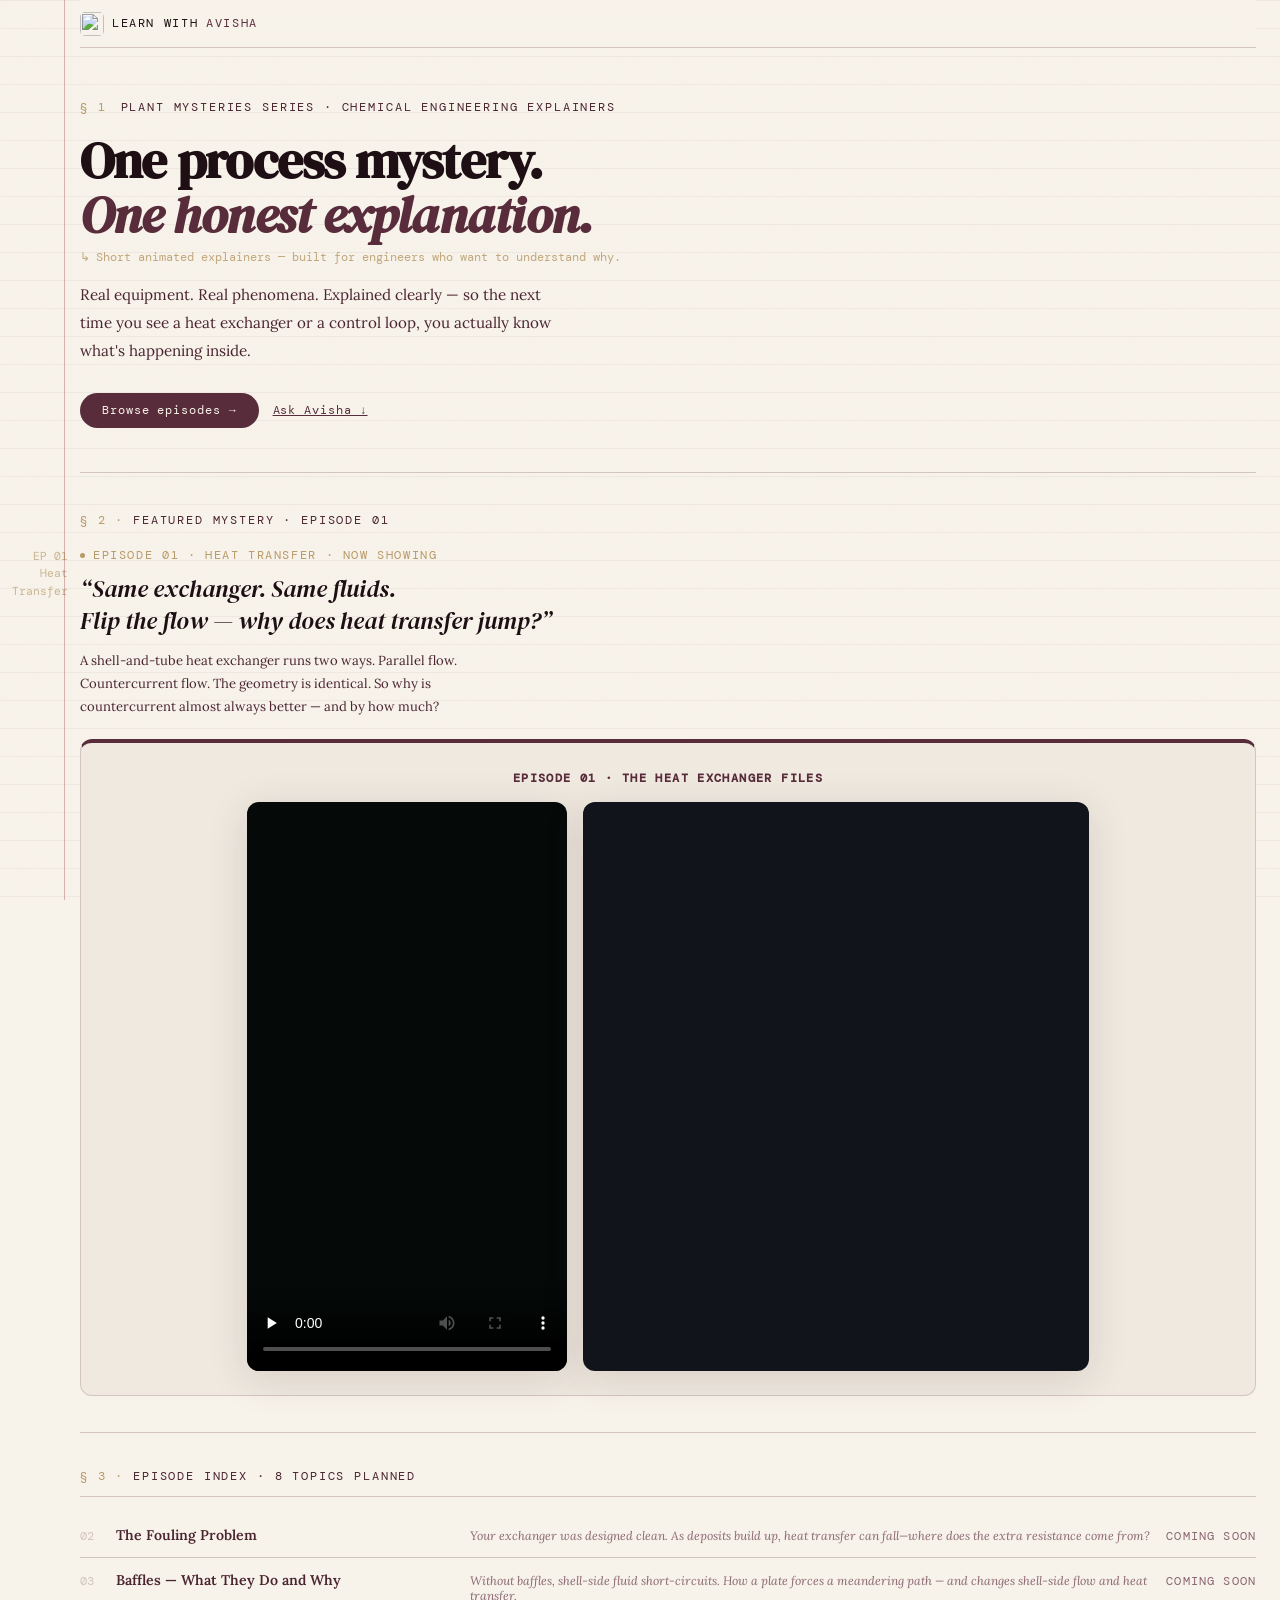
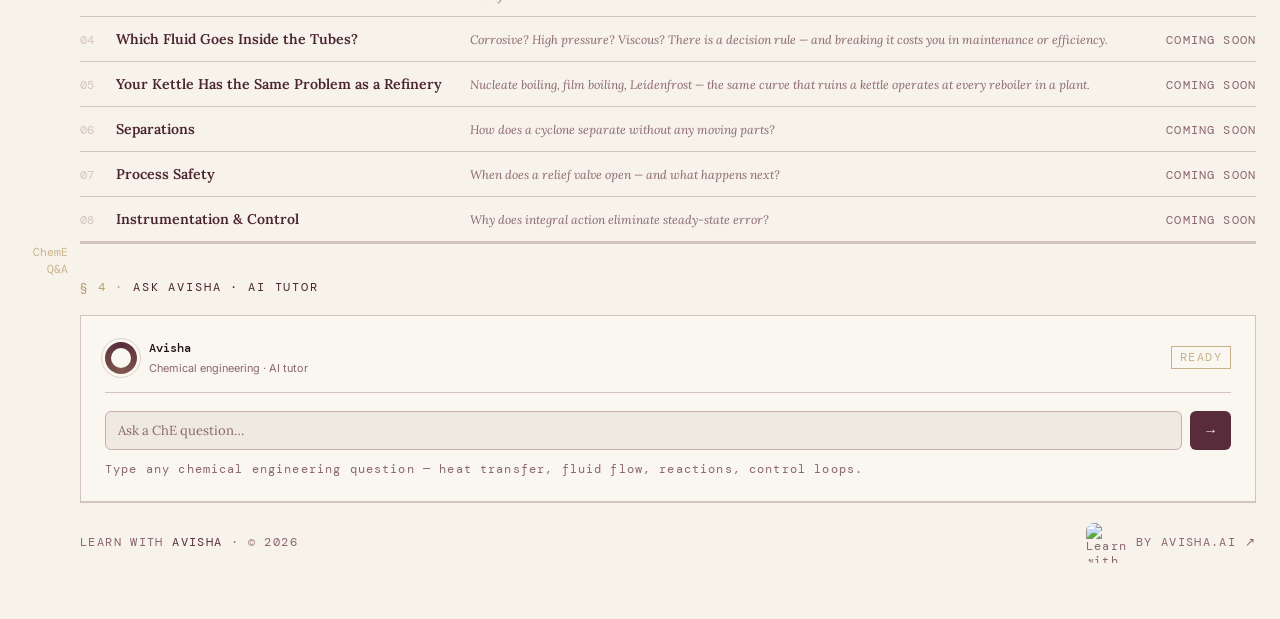
==== site/public/index.html @ 1ab227af "Landing page: remove LinkedIn follow section and link Drops the FOLLOW ALONG pill, its CSS, and the " ====
<!doctype html>
<html lang="en">
<head>
<meta charset="utf-8">
<meta name="viewport" content="width=device-width, initial-scale=1, viewport-fit=cover">
<title>Learn with Avisha — Plant Mysteries</title>
<meta name="description" content="Short animated explainers on chemical engineering: real equipment, real phenomena, explained clearly. Free, always.">
<link rel="canonical" href="https://lwa.avisha.ai/">
<link rel="icon" href="/lwa-seal-small.svg" type="image/svg+xml">
<link rel="apple-touch-icon" href="/apple-touch-icon.png" sizes="180x180">
<meta property="og:type" content="website">
<meta property="og:site_name" content="Learn with Avisha">
<meta property="og:title" content="Learn with Avisha — Plant Mysteries">
<meta property="og:description" content="Short animated explainers on chemical engineering: real equipment, real phenomena, explained clearly. Free, always.">
<meta property="og:image" content="https://lwa.avisha.ai/og-image.png">
<meta property="og:image:width" content="1200">
<meta property="og:image:height" content="630">
<meta property="og:url" content="https://lwa.avisha.ai/">
<meta name="twitter:card" content="summary_large_image">
<link rel="preconnect" href="https://fonts.googleapis.com">
<link rel="preconnect" href="https://fonts.gstatic.com" crossorigin>
<link rel="stylesheet" href="https://fonts.googleapis.com/css2?family=DM+Serif+Display:ital@0;1&family=DM+Mono:wght@400;500&family=Lora:ital,wght@0,400;0,600;1,400;1,600&family=Inter:wght@400;500&display=swap">
<style>

/* ── tokens: Ivory & Oxblood ── */
:root{
  --bg:#F7F2EA;
  --paper:#EFE9DF;
  --main:#582C3B;
  --accent:#B89A68;
  --accent-dark:#7A5A3A;
  --fg:#1E0F14;
  --fg2:#4A2530;
  --fg3:#8A6670;
  --rule:#D4C4C0;
  --red:#8B2020;
  --border:#C8B0AC;
  --card:#FAF6F0;
  --grain:url("data:image/svg+xml,%3Csvg xmlns='http://www.w3.org/2000/svg' width='200' height='200'%3E%3Cfilter id='n'%3E%3CfeTurbulence type='fractalNoise' baseFrequency='0.75' numOctaves='4' stitchTiles='stitch'/%3E%3C/filter%3E%3Crect width='200' height='200' filter='url(%23n)' opacity='0.03'/%3E%3C/svg%3E");
}

*,*::before,*::after{box-sizing:border-box;margin:0;padding:0}
html{font-size:16px;scroll-behavior:smooth}

body{
  background:var(--bg);color:var(--fg);
  font-family:'Inter',sans-serif;
  overflow-x:hidden;
  min-height:100vh;
}

/* paper grain overlay */
body::after{
  content:'';position:fixed;inset:0;pointer-events:none;z-index:0;
  background:var(--grain);
  opacity:.5;
}

/* ruled lines */
body::before{
  content:'';position:fixed;inset:0;pointer-events:none;z-index:0;
  background-image:linear-gradient(var(--rule) 1px,transparent 1px);
  background-size:100% 28px;
  opacity:.22;
}

/* ── margin layout ── */
.page{
  position:relative;z-index:1;
  padding-left:max(80px,env(safe-area-inset-left,0px));
  padding-right:max(24px,env(safe-area-inset-right,0px));
  padding-bottom:48px;
}
/* red left margin */
.page::before{
  content:'';position:fixed;
  left:max(64px,env(safe-area-inset-left,0px));
  top:0;bottom:0;width:1px;
  background:var(--red);opacity:.3;pointer-events:none;z-index:2;
}
@media(max-width:600px){
  .page{padding-left:max(52px,env(safe-area-inset-left,0px))}
  .page::before{left:max(40px,env(safe-area-inset-left,0px))}
}

/* ── nav ── */
nav{
  position:sticky;top:0;z-index:50;
  padding:0 max(24px,env(safe-area-inset-right,0px)) 0 0;
  height:48px;display:flex;align-items:center;justify-content:space-between;
  border-bottom:1px solid var(--rule);
  background:color-mix(in srgb,var(--bg) 88%,transparent);
  backdrop-filter:blur(10px);
}
.nav-logo{
  font-family:'DM Mono',monospace;font-size:.72rem;letter-spacing:.14em;
  color:var(--fg);text-decoration:none;
}
.nav-logo em{color:var(--main);font-style:normal}
.nav-fig{
  font-family:'DM Mono',monospace;font-size:.72rem;letter-spacing:.12em;
  color:var(--fg3);
}

/* ── hero ── */
.hero{
  padding:52px 0 44px;
  border-bottom:1px solid var(--rule);
}
.hero-fig{
  font-family:'DM Mono',monospace;font-size:.72rem;letter-spacing:.16em;
  color:var(--fg2);margin-bottom:18px;
  display:flex;align-items:center;gap:10px;
}
.hero-fig::before{content:'§ 1';margin-right:4px;color:var(--accent)}

.hero h1{
  font-family:'DM Serif Display',serif;
  font-size:clamp(1.9rem,5vw,3.2rem);
  line-height:1.08;color:var(--fg);
  margin-bottom:6px;text-wrap:balance;
  letter-spacing:-.015em;
}
.hero h1 em{font-style:italic;color:var(--main)}

/* handwritten annotation */
.annotation{
  font-family:'DM Mono',monospace;font-size:.72rem;
  color:var(--accent);margin-bottom:16px;
  display:flex;align-items:center;gap:6px;
  opacity:.85;
}
.annotation::before{content:'↳'}

.hero-body{
  font-family:'Lora',serif;font-size:.95rem;color:var(--fg2);
  line-height:1.85;max-width:480px;margin-bottom:28px;
}

.hero-actions{display:flex;gap:14px;align-items:center;flex-wrap:wrap}
.btn-main{
  font-family:'DM Mono',monospace;font-size:.72rem;letter-spacing:.08em;
  background:var(--main);color:var(--bg);
  padding:10px 22px;border:none;cursor:pointer;
  border-radius:100px;
  transition:opacity .15s;
}
.btn-main:hover{opacity:.85}
.btn-link{
  font-family:'DM Mono',monospace;font-size:.72rem;letter-spacing:.08em;
  color:var(--main);background:none;border:none;cursor:pointer;
  text-decoration:underline;
}

/* ── FEATURED MYSTERY ── */
.featured{
  padding:40px 0 36px;
  border-bottom:1px solid var(--rule);
}
.feat-fig{
  font-family:'DM Mono',monospace;font-size:.72rem;letter-spacing:.16em;
  color:var(--fg2);margin-bottom:20px;
}
.feat-fig::before{content:'§ 2 · ';color:var(--accent)}

.feat-inner{
  display:grid;grid-template-columns:1fr 200px;gap:32px;align-items:start;
}
@media(max-width:600px){
  .feat-inner{grid-template-columns:1fr;gap:20px}
  .feat-sketch{order:-1}
}

.feat-ep{
  font-family:'DM Mono',monospace;font-size:.72rem;letter-spacing:.14em;
  color:var(--accent);margin-bottom:10px;
  display:flex;align-items:center;gap:8px;
}
.live-dot{
  width:5px;height:5px;border-radius:50%;background:var(--accent);
  animation:pulse 2s infinite;flex-shrink:0;
}
@keyframes pulse{
  0%{box-shadow:0 0 0 0 rgba(185,140,100,.5)}
  70%{box-shadow:0 0 0 8px rgba(185,140,100,0)}
  100%{box-shadow:0 0 0 0 rgba(185,140,100,0)}
}

.feat-q{
  font-family:'DM Serif Display',serif;font-style:italic;
  font-size:clamp(1.1rem,3vw,1.5rem);color:var(--fg);
  line-height:1.35;margin-bottom:12px;text-wrap:balance;
}
.feat-sub{
  font-family:'Lora',serif;font-size:.82rem;color:var(--fg2);
  line-height:1.75;max-width:400px;margin-bottom:20px;
}
.feat-watch{
  display:inline-flex;align-items:center;gap:8px;
  font-family:'DM Mono',monospace;font-size:.72rem;letter-spacing:.1em;
  color:var(--main);border:1px solid var(--main);
  padding:9px 18px;cursor:pointer;background:none;
  border-radius:100px;
  transition:background .15s,color .15s;
}
.feat-watch:hover{background:var(--main);color:var(--bg)}

/* equipment sketch */
.feat-sketch{
  background:var(--card);
  border:1px solid var(--rule);
  padding:16px;
  position:relative;
}
.feat-sketch svg{width:100%;height:auto;display:block}
.sketch-cap{
  font-family:'DM Mono',monospace;font-size:.72rem;letter-spacing:.1em;
  color:var(--fg3);text-align:center;margin-top:10px;
}

/* margin note */
.margin-note{
  position:absolute;left:-72px;top:0;
  font-family:'DM Mono',monospace;font-size:.72rem;
  color:var(--accent);opacity:.7;
  width:60px;text-align:right;line-height:1.5;
  transform:rotate(-1deg);
}
@media(max-width:700px){.margin-note{display:none}}

/* ── TOPICS ── */
.topics-section{
  padding:36px 0 0;
}
.topics-fig{
  font-family:'DM Mono',monospace;font-size:.72rem;letter-spacing:.16em;
  color:var(--fg2);margin-bottom:16px;padding-bottom:12px;
  border-bottom:1px solid var(--rule);
}
.topics-fig::before{content:'§ 3 · ';color:var(--accent)}

/* coming-soon compact list */
.cs-list{display:flex;flex-direction:column}
.cs-row{
  display:flex;align-items:baseline;gap:12px;
  padding:13px 0;border-bottom:1px solid var(--rule);
  position:relative;
}
.cs-num{
  font-family:'DM Mono',monospace;font-size:.72rem;
  color:var(--rule);flex-shrink:0;width:24px;
}
.cs-name{
  font-family:'Lora',serif;font-size:.88rem;font-weight:600;color:var(--fg2);
  flex:1;
}
.cs-label{
  font-family:'DM Mono',monospace;font-size:.72rem;letter-spacing:.1em;
  color:var(--fg3);flex-shrink:0;
}
.cs-teaser{
  font-family:'Lora',serif;font-style:italic;font-size:.76rem;
  color:var(--fg3);flex:2;
}

/* ── TUTOR ── */
.tutor-section{
  margin-top:0;
  border-top:2px solid var(--rule);
  padding:36px 0 0;
  position:relative;
}
.tutor-fig{
  font-family:'DM Mono',monospace;font-size:.72rem;letter-spacing:.16em;
  color:var(--fg2);margin-bottom:20px;
}
.tutor-fig::before{content:'§ 4 · ';color:var(--accent)}

.tutor-inner{
  background:var(--card);
  border:1px solid var(--rule);
  padding:24px;
}

.tutor-head{
  display:flex;align-items:center;gap:12px;
  padding-bottom:16px;border-bottom:1px solid var(--rule);
  margin-bottom:18px;
}
.orb-wrap{position:relative;flex-shrink:0}
.orb{
  width:32px;height:32px;border-radius:50%;
  background:conic-gradient(from 0deg,var(--main),color-mix(in srgb,var(--main) 60%,var(--accent)),var(--main));
  animation:spin 10s linear infinite;
  display:flex;align-items:center;justify-content:center;
}
@keyframes spin{to{transform:rotate(360deg)}}
.orb::after{
  content:'';width:20px;height:20px;border-radius:50%;
  background:var(--card);
}
.orb-ring{
  position:absolute;inset:-4px;border-radius:50%;
  border:1px solid var(--main);opacity:.18;
  animation:orb-pulse 2.5s ease-in-out infinite;
}
@keyframes orb-pulse{0%,100%{transform:scale(1);opacity:.18}50%{transform:scale(1.2);opacity:.06}}
.tutor-id{flex:1}
.tutor-id strong{
  font-family:'DM Mono',monospace;font-size:.75rem;font-weight:500;
  color:var(--fg);display:block;
}
.tutor-id span{font-size:.68rem;color:var(--fg3)}
.tutor-badge{
  font-family:'DM Mono',monospace;font-size:.72rem;letter-spacing:.12em;
  color:var(--accent);border:1px solid var(--accent);padding:3px 8px;opacity:.75;
}

.chat-note{
  font-family:'DM Mono',monospace;font-size:.72rem;letter-spacing:.1em;
  color:var(--fg3);margin-top:8px;
}

/* ── footer ── */
.lab-footer{
  padding:20px 0 8px;
  border-top:1px solid var(--rule);
  display:flex;align-items:center;justify-content:space-between;
  position:relative;z-index:1;
}
.lab-footer span{
  font-family:'DM Mono',monospace;font-size:.72rem;letter-spacing:.12em;color:var(--fg3);
}
.lab-footer em{color:var(--main);font-style:normal}

@media(max-width:480px){
  .hero{padding:36px 0 28px}
  .cs-teaser{display:none}
  .tutor-inner{padding:16px}
}

/* ── additions (2026-11-05) ── */
h2.feat-fig,h2.topics-fig,h2.tutor-fig{font-weight:400}
h3.feat-q{font-weight:400}
.feat-soon{
  font-family:'Lora',serif;font-style:italic;font-size:.88rem;color:var(--fg2);
  line-height:1.7;border-left:2px solid var(--accent);padding-left:12px;
}
.feat-soon a{color:var(--main)}
/* ── Option 2 Chalkboard Inverse — video section wrapper ── */
.feat-video-card {
  background: var(--paper);
  border: 1px solid var(--rule);
  border-top: 4px solid var(--main);
  border-radius: 12px;
  padding: 28px 20px 24px;
  display: flex;
  flex-direction: column;
  align-items: center;
  gap: 16px;
  margin-top: 20px;
}
.feat-video-card-label {
  font-family: 'DM Mono', monospace;
  font-size: .72rem;
  font-weight: 600;
  letter-spacing: .12em;
  text-transform: uppercase;
  color: var(--main);
}
.feat-video-wrap {
  box-shadow: 0 8px 40px rgba(88,44,59,0.14);
  border-radius: 12px;
  overflow: hidden;
  width: 100%;
  max-width: 320px;
}
.feat-video-wrap video {
  display: block;
  width: 100%;
  aspect-ratio: 9/16;
  background: #050A09;
}
/* 2D episode + 3D equipment view, always side by side. Widths share the space 81:128, the exact
   ratio of 9:16 to 960:1080, so both boxes are the same height at any width (2D caps at 320px). */
.feat-inner.no-fig { grid-template-columns: 1fr; }
.feat-video-pair {
  display: flex;
  flex-wrap: nowrap;
  justify-content: center;
  align-items: flex-start;
  gap: 16px;
  width: 100%;
}
.feat-video-pair .feat-video-wrap { flex: 81 1 0; min-width: 0; }
.feat-video-pair .feat-video-wrap.is-3d { flex: 128 1 0; max-width: calc(320px * 128 / 81); cursor: pointer; }
@media (max-width: 600px) {
  .feat-video-pair { gap: 8px; }
  .feat-video-card:has(.feat-video-pair) { padding-left: 12px; padding-right: 12px; }
}
.feat-video-wrap.is-3d video { aspect-ratio: 960/1080; background: #12141C; }
.cs-watch{
  font-family:'DM Mono',monospace;font-size:.72rem;letter-spacing:.1em;
  color:var(--main);flex-shrink:0;text-decoration:none;border-bottom:1px solid currentColor;
}
.cs-watch:hover,.cs-watch:focus-visible{color:var(--accent)}
.cs-row.done .cs-num{color:var(--accent)}

/* Q&A accordion */
.qa-label{
  font-family:'DM Mono',monospace;font-size:.72rem;letter-spacing:.14em;
  color:var(--fg3);margin-bottom:10px;
}
.qa-item h3{margin:0;font-weight:400}
.qa-q{
  width:100%;text-align:left;background:none;border:none;cursor:pointer;
  font-family:'Lora',serif;font-style:italic;font-size:.82rem;color:var(--main);
  padding:9px 0;border-bottom:1px solid var(--rule);
  display:flex;align-items:baseline;gap:8px;transition:color .15s;
}
.qa-q:hover{color:var(--accent)}
.qa-q:focus-visible{outline:2px solid var(--main);outline-offset:2px}
.qa-q::before{
  content:'Q.';font-family:'DM Mono',monospace;font-style:normal;
  font-size:.72rem;color:var(--accent);flex-shrink:0;letter-spacing:.06em;
}
.qa-q .qa-sign{margin-left:auto;font-family:'DM Mono',monospace;font-style:normal;font-size:.72rem;color:var(--fg3);padding-left:12px}
.qa-q[aria-expanded="true"] .qa-sign::before{content:'−'}
.qa-q[aria-expanded="false"] .qa-sign::before{content:'+'}
.qa-a{
  font-size:.82rem;color:var(--fg);line-height:1.85;
  padding:14px;margin:10px 0 6px;border-left:2px solid var(--main);
  background:color-mix(in srgb,var(--main) 6%,var(--card));
}
.qa-a strong{color:var(--main)}
.qa-a .fig-ref{display:block;margin-top:8px;font-family:'DM Mono',monospace;font-size:.72rem;color:var(--accent);letter-spacing:.08em}
.qa-a[hidden]{display:none}

/* ── AI Bot UI ── */
.bot-input-row {
  display: flex;
  gap: 8px;
  margin-bottom: 12px;
}
.bot-input {
  flex: 1;
  font-family: 'Lora', serif;
  font-size: .82rem;
  color: var(--fg);
  background: var(--paper);
  border: 1px solid var(--border);
  padding: 10px 12px;
  border-radius: 6px;
  outline: none;
  transition: border-color .15s;
  min-width: 0;
}
.bot-input:focus { border-color: var(--main); }
.bot-input::placeholder { color: var(--fg3); }
.bot-send {
  font-family: 'DM Mono', monospace;
  font-size: .9rem;
  background: var(--main);
  color: var(--bg);
  border: none;
  border-radius: 6px;
  padding: 10px 16px;
  cursor: pointer;
  transition: opacity .15s;
  flex-shrink: 0;
}
.bot-send:hover { opacity: .85; }
.bot-send:disabled { opacity: .4; cursor: not-allowed; }

.bot-answer-wrap {
  border: 1px solid var(--border);
  border-radius: 8px;
  overflow: hidden;
  margin-bottom: 12px;
}
.bot-answer-wrap[hidden], .bot-audio-row[hidden], .chat-note[hidden] { display: none; }
.bot-answer-header {
  display: flex;
  align-items: center;
  justify-content: space-between;
  padding: 8px 12px;
  background: color-mix(in srgb, var(--main) 8%, var(--card));
  border-bottom: 1px solid var(--border);
}
.bot-answer-label {
  font-family: 'DM Mono', monospace;
  font-size: .72rem;
  letter-spacing: .12em;
  color: var(--main);
}
.bot-audio-row {
  display: flex;
  align-items: center;
  gap: 8px;
}
.bot-mute {
  display: flex;
  align-items: center;
  gap: 5px;
  font-family: 'DM Mono', monospace;
  font-size: .72rem;
  letter-spacing: .1em;
  color: var(--fg3);
  background: none;
  border: 1px solid var(--border);
  border-radius: 20px;
  padding: 3px 8px;
  cursor: pointer;
  transition: color .15s, border-color .15s;
}
.bot-mute:hover { color: var(--main); border-color: var(--main); }
.bot-answer-text {
  font-family: 'Lora', serif;
  font-size: .82rem;
  color: var(--fg);
  line-height: 1.85;
  padding: 14px;
  max-height: 220px;
  overflow-y: auto;
  white-space: pre-line;
}

.lab-footer a{color:var(--fg3);text-decoration:none;font-family:'DM Mono',monospace;font-size:.72rem;letter-spacing:.12em}
@media(max-width:480px){             /* no room for both in one row: seal + link move under the copyright, right-aligned */
  .lab-footer{flex-wrap:wrap;row-gap:12px}
  .lab-footer a.foot-by{margin-left:auto}
}
.nav-logo{display:inline-flex;align-items:center;gap:8px} .nav-seal{width:24px;height:24px;border-radius:5px;display:block} .lab-footer a.foot-by{display:inline-flex;align-items:center;gap:10px} .foot-seal{width:40px;height:40px;border-radius:8px;display:block}
</style>
</head>
<body>
<div class="page">

  <!-- NAV -->
  <nav>
    <a href="#" class="nav-logo"><img class="nav-seal" src="/lwa-seal-small.svg" alt="" width="24" height="24">LEARN WITH <em>AVISHA</em></a>
  </nav>

  <main>
  <!-- HERO -->
  <section class="hero">
    <div class="hero-fig">PLANT MYSTERIES SERIES · CHEMICAL ENGINEERING EXPLAINERS</div>
    <h1>One process mystery.<br><em>One honest explanation.</em></h1>
    <div class="annotation">Short animated explainers — built for engineers who want to understand why.</div>
    <p class="hero-body">Real equipment. Real phenomena. Explained clearly — so the next time you see a heat exchanger or a control loop, you actually know what's happening inside.</p>
    <div class="hero-actions">
      <a class="btn-main" href="#topics" style="text-decoration:none">Browse episodes →</a>
      <a class="btn-link" href="#tutor">Ask Avisha ↓</a>
    </div>
  </section>

  <!-- FEATURED (rolling hero: always the latest episode — generated from episodes.json) -->
  <section class="featured" aria-labelledby="featured-h">
    <h2 class="feat-fig" id="featured-h">FEATURED MYSTERY · EPISODE 01</h2>
    <div class="feat-inner no-fig" style="position:relative">
      <div class="margin-note" aria-hidden="true">EP 01<br>Heat<br>Transfer</div>
      <div>
        <div class="feat-ep"><span class="live-dot"></span>EPISODE 01 · HEAT TRANSFER · NOW SHOWING</div>
        <h3 class="feat-q">“Same exchanger. Same fluids.<br>Flip the flow — why does heat transfer jump?”</h3>
        <p class="feat-sub">A shell-and-tube heat exchanger runs two ways. Parallel flow. Countercurrent flow. The geometry is identical. So why is countercurrent almost always better — and by how much?</p>
        <div class="feat-video-card">
          <div class="feat-video-card-label">Episode 01 · The Heat Exchanger Files</div>
          <div class="feat-video-pair">
          <div class="feat-video-wrap">
            <video id="feat-2d" controls playsinline preload="none" poster="media/lwa_s1e01_the_flip_poster.jpg" aria-label="Episode 01: Heat Transfer — The Flip">
              <source src="media/lwa_s1e01_the_flip.mp4" type="video/mp4"><track kind="captions" src="captions/lwa_s1e01_the_flip.vtt" srclang="en" label="English">
            </video>
          </div>
          <div class="feat-video-wrap is-3d">
            <video id="feat-3d" muted playsinline preload="none" poster="media/lwa_s1e01_the_flip_3d_poster.jpg" aria-label="3D view of the equipment, plays with the episode">
              <source src="media/lwa_s1e01_the_flip_3d.mp4" type="video/mp4">
            </video>
          </div>
          </div>
          <script>(()=>{const m=document.getElementById('feat-2d'),d=document.getElementById('feat-3d');if(!m||!d)return;const s=()=>{if(Math.abs(d.currentTime-m.currentTime)>0.3)d.currentTime=m.currentTime};m.addEventListener('play',()=>{s();d.play().catch(()=>{})});m.addEventListener('pause',()=>d.pause());m.addEventListener('ended',()=>d.pause());m.addEventListener('seeked',s);m.addEventListener('timeupdate',s);m.addEventListener('ratechange',()=>{d.playbackRate=m.playbackRate});d.addEventListener('click',()=>{m.paused?m.play():m.pause()});})();</script>
        </div>
      </div>

    </div>
  </section>

  <!-- EPISODE INDEX (generated from episodes.json) -->
  <section class="topics-section" id="topics" aria-labelledby="topics-h">
    <h2 class="topics-fig" id="topics-h">EPISODE INDEX · 8 TOPICS PLANNED</h2>
    <div class="cs-list">
      <div class="cs-row">
        <span class="cs-num">02</span>
        <span class="cs-name">The Fouling Problem</span>
        <span class="cs-teaser">Your exchanger was designed clean. As deposits build up, heat transfer can fall—where does the extra resistance come from?</span>
        <span class="cs-label">COMING SOON</span>
      </div>
      <div class="cs-row">
        <span class="cs-num">03</span>
        <span class="cs-name">Baffles — What They Do and Why</span>
        <span class="cs-teaser">Without baffles, shell-side fluid short-circuits. How a plate forces a meandering path — and changes shell-side flow and heat transfer.</span>
        <span class="cs-label">COMING SOON</span>
      </div>
      <div class="cs-row">
        <span class="cs-num">04</span>
        <span class="cs-name">Which Fluid Goes Inside the Tubes?</span>
        <span class="cs-teaser">Corrosive? High pressure? Viscous? There is a decision rule — and breaking it costs you in maintenance or efficiency.</span>
        <span class="cs-label">COMING SOON</span>
      </div>
      <div class="cs-row">
        <span class="cs-num">05</span>
        <span class="cs-name">Your Kettle Has the Same Problem as a Refinery</span>
        <span class="cs-teaser">Nucleate boiling, film boiling, Leidenfrost — the same curve that ruins a kettle operates at every reboiler in a plant.</span>
        <span class="cs-label">COMING SOON</span>
      </div>
      <div class="cs-row">
        <span class="cs-num">06</span>
        <span class="cs-name">Separations</span>
        <span class="cs-teaser">How does a cyclone separate without any moving parts?</span>
        <span class="cs-label">COMING SOON</span>
      </div>
      <div class="cs-row">
        <span class="cs-num">07</span>
        <span class="cs-name">Process Safety</span>
        <span class="cs-teaser">When does a relief valve open — and what happens next?</span>
        <span class="cs-label">COMING SOON</span>
      </div>
      <div class="cs-row">
        <span class="cs-num">08</span>
        <span class="cs-name">Instrumentation &amp; Control</span>
        <span class="cs-teaser">Why does integral action eliminate steady-state error?</span>
        <span class="cs-label">COMING SOON</span>
      </div>
    </div>
  </section>

  <!-- Q&A — AI BOT -->
  <section class="tutor-section" id="tutor" aria-labelledby="tutor-h">
    <h2 class="tutor-fig" id="tutor-h">ASK AVISHA · AI TUTOR</h2>
    <div class="margin-note" style="top:0" aria-hidden="true">ChemE<br>Q&amp;A</div>

    <div class="tutor-inner">
      <div class="tutor-head">
        <div class="orb-wrap" aria-hidden="true">
          <div class="orb"></div>
          <div class="orb-ring"></div>
        </div>
        <div class="tutor-id">
          <strong>Avisha</strong>
          <span>Chemical engineering · AI tutor</span>
        </div>
        <span class="tutor-badge" id="avisha-status">READY</span>
      </div>

      <!-- Input row -->
      <div class="bot-input-row">
        <input
          type="text"
          id="bot-q"
          class="bot-input"
          placeholder="Ask a ChE question…"
          maxlength="200"
          autocomplete="off"
          aria-label="Your question for Avisha"
        >
        <button class="bot-send" id="bot-send" type="button" aria-label="Send question">→</button>
      </div>

      <!-- Answer box (hidden until first answer) -->
      <div class="bot-answer-wrap" id="bot-answer-wrap" hidden>
        <div class="bot-answer-header">
          <span class="bot-answer-label">AVISHA ANSWERS</span>
          <div class="bot-audio-row" id="bot-audio-row" hidden>
            <audio id="bot-audio" preload="none"></audio>
            <button class="bot-mute" id="bot-mute" type="button" aria-label="Toggle audio">
              <svg id="icon-sound" width="14" height="14" viewBox="0 0 14 14" fill="none" stroke="currentColor" stroke-width="1.4" stroke-linecap="round" aria-hidden="true">
                <path d="M2 5H4.5L7 2V12L4.5 9H2V5Z"/>
                <path d="M9 4.5C9.8 5.3 10.3 6.1 10.3 7C10.3 7.9 9.8 8.7 9 9.5"/>
                <path d="M11 2.5C12.5 3.8 13.3 5.4 13.3 7C13.3 8.6 12.5 10.2 11 11.5"/>
              </svg>
              <svg id="icon-mute" width="14" height="14" viewBox="0 0 14 14" fill="none" stroke="currentColor" stroke-width="1.4" stroke-linecap="round" style="display:none" aria-hidden="true">
                <path d="M2 5H4.5L7 2V12L4.5 9H2V5Z"/>
                <line x1="9" y1="4" x2="13" y2="10"/>
                <line x1="13" y1="4" x2="9" y2="10"/>
              </svg>
              <span id="mute-label">MUTE</span>
            </button>
          </div>
        </div>
        <div class="bot-answer-text" id="bot-answer-text" aria-live="polite"></div>
      </div>

      <p class="chat-note" id="bot-note">Type any chemical engineering question — heat transfer, fluid flow, reactions, control loops.</p>
    </div>
  </section>

  </main>

  <!-- FOOTER -->
  <footer class="lab-footer">
    <span>LEARN WITH <em>AVISHA</em> · © 2026</span>
    <a href="https://avisha.ai" target="_blank" rel="noopener" class="foot-by"><img class="foot-seal" src="/lwa-seal-small.svg" alt="Learn with Avisha seal" width="40" height="40">BY AVISHA.AI ↗</a>
  </footer>
</div>

<script>
(function () {
  // ── Q&A accordion (kept for any remaining accordion uses) ──
  document.querySelectorAll('.qa-q').forEach(function (btn) {
    var panel = document.getElementById(btn.getAttribute('aria-controls'));
    btn.setAttribute('aria-expanded', 'false');
    if (panel) panel.hidden = true;
    btn.addEventListener('click', function () {
      var open = btn.getAttribute('aria-expanded') === 'true';
      btn.setAttribute('aria-expanded', String(!open));
      if (panel) panel.hidden = open;
    });
  });

  // ── AI Bot ──
  var input = document.getElementById('bot-q');
  var sendBtn = document.getElementById('bot-send');
  var answerWrap = document.getElementById('bot-answer-wrap');
  var answerText = document.getElementById('bot-answer-text');
  var audioEl = document.getElementById('bot-audio');
  var audioRow = document.getElementById('bot-audio-row');
  var muteBtn = document.getElementById('bot-mute');
  var iconSound = document.getElementById('icon-sound');
  var iconMute = document.getElementById('icon-mute');
  var muteLabel = document.getElementById('mute-label');
  var statusBadge = document.getElementById('avisha-status');
  var note = document.getElementById('bot-note');
  var muted = false;

  function setStatus(s) {
    if (statusBadge) statusBadge.textContent = s;
  }

  function ask() {
    var q = input.value.trim();
    if (!q || sendBtn.disabled) return;

    sendBtn.disabled = true;
    setStatus('THINKING…');
    answerWrap.hidden = true;
    audioRow.hidden = true;
    audioEl.pause(); // stop the previous answer: its mute button is hidden from here on
    if (note) note.hidden = true;

    fetch('/api/ask', {
      method: 'POST',
      headers: { 'Content-Type': 'application/json' },
      body: JSON.stringify({ question: q })
    })
    .then(function (r) { return r.json(); })
    .then(function (data) {
      if (data.error) {
        answerText.textContent = data.error;
        answerWrap.hidden = false;
        setStatus('READY');
        sendBtn.disabled = false;
        return;
      }
      // Show text
      answerText.textContent = data.text || '';
      answerWrap.hidden = false;

      // Play audio if present and not muted
      if (data.audio) {
        var src = 'data:audio/mpeg;base64,' + data.audio;
        audioEl.src = src;
        audioRow.hidden = false;
        if (!muted) {
          audioEl.play().catch(function () {});
        }
      }
      setStatus('READY');
      sendBtn.disabled = false;
      input.value = '';
      input.focus();
    })
    .catch(function (err) {
      answerText.textContent = 'Could not reach Avisha — check your connection and try again.';
      answerWrap.hidden = false;
      setStatus('READY');
      sendBtn.disabled = false;
    });
  }

  sendBtn.addEventListener('click', ask);
  input.addEventListener('keydown', function (e) {
    if (e.key === 'Enter') ask();
  });

  // Mute toggle
  muteBtn.addEventListener('click', function () {
    muted = !muted;
    if (muted) {
      audioEl.pause();
      iconSound.style.display = 'none';
      iconMute.style.display = '';
      muteLabel.textContent = 'UNMUTE';
    } else {
      iconSound.style.display = '';
      iconMute.style.display = 'none';
      muteLabel.textContent = 'MUTE';
      audioEl.play().catch(function () {});
    }
  });
})();
</script>
</body>
</html>
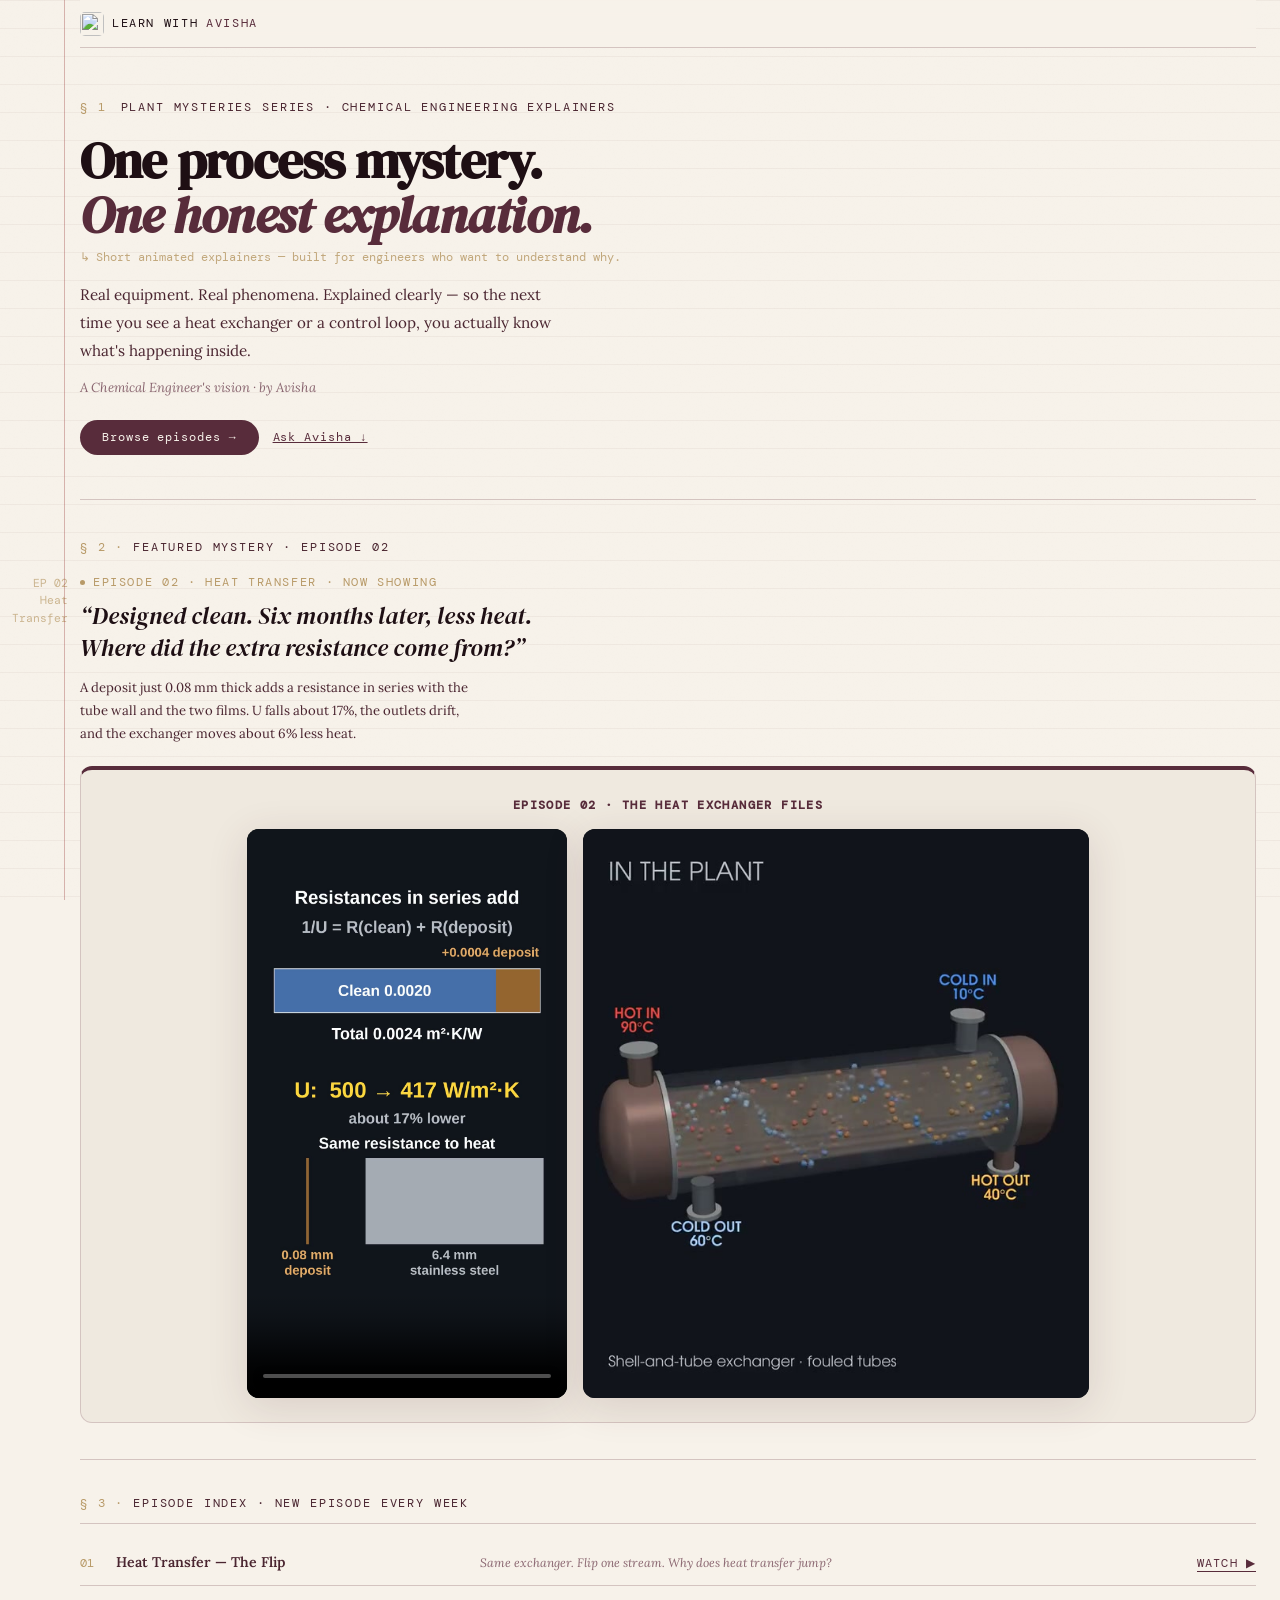
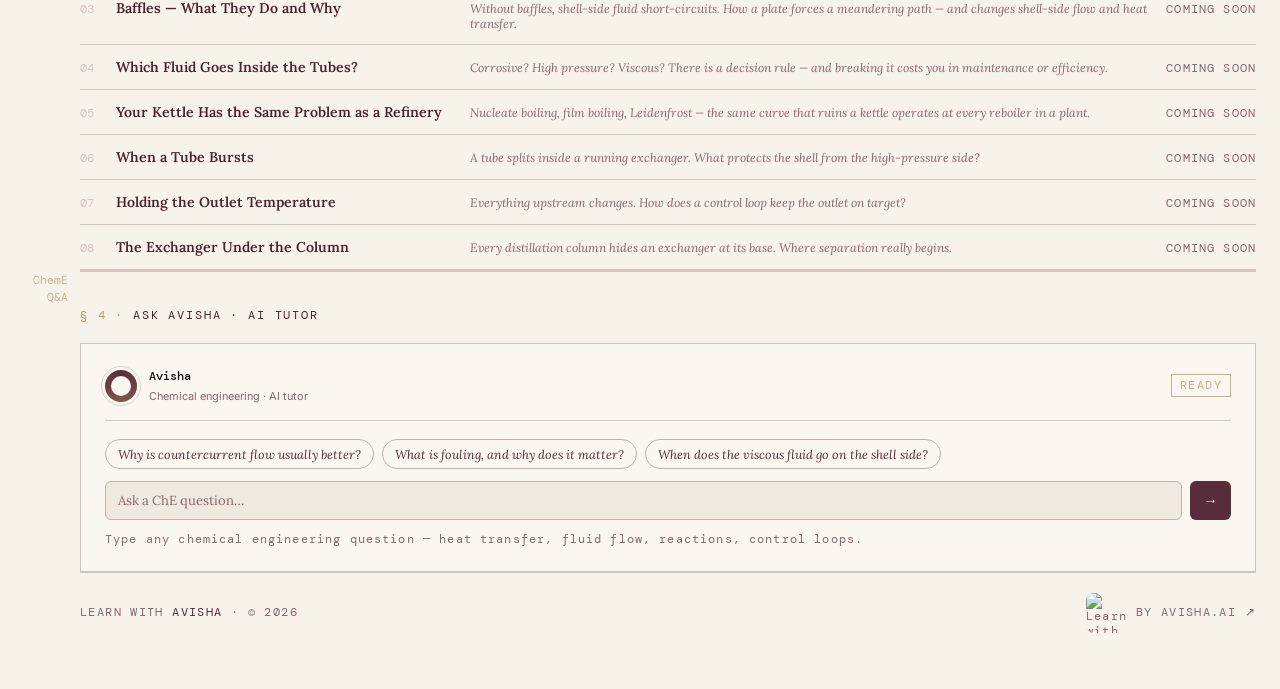
==== commit b1444ed0: "render robot: ep02 web files (run 44703159332)" ====
--- a/site/public/index.html
+++ b/site/public/index.html
@@ -531,6 +531,12 @@
   .lab-footer a.foot-by{margin-left:auto}
 }
 .nav-logo{display:inline-flex;align-items:center;gap:8px} .nav-seal{width:24px;height:24px;border-radius:5px;display:block} .lab-footer a.foot-by{display:inline-flex;align-items:center;gap:10px} .foot-seal{width:40px;height:40px;border-radius:8px;display:block}
+/* review tweaks (2026-11-20) */
+.hero-by{font-family:'Lora',serif;font-style:italic;font-size:.82rem;color:var(--fg3);margin:-14px 0 24px}
+.bot-chips{display:flex;flex-wrap:wrap;gap:8px;margin:0 0 12px}
+.bot-chip{font-family:'Lora',serif;font-style:italic;font-size:.78rem;color:var(--main);background:none;border:1px solid var(--border);border-radius:100px;padding:6px 12px;cursor:pointer;transition:border-color .15s,color .15s}
+.bot-chip:hover,.bot-chip:focus-visible{border-color:var(--main);color:var(--accent)}
+.bot-chip:disabled{opacity:.4;cursor:not-allowed}
 </style>
 </head>
 <body>
@@ -548,6 +554,7 @@
     <h1>One process mystery.<br><em>One honest explanation.</em></h1>
     <div class="annotation">Short animated explainers — built for engineers who want to understand why.</div>
     <p class="hero-body">Real equipment. Real phenomena. Explained clearly — so the next time you see a heat exchanger or a control loop, you actually know what's happening inside.</p>
+    <p class="hero-by">A Chemical Engineer's vision · by Avisha</p>
     <div class="hero-actions">
       <a class="btn-main" href="#topics" style="text-decoration:none">Browse episodes →</a>
       <a class="btn-link" href="#tutor">Ask Avisha ↓</a>
@@ -556,24 +563,24 @@
 
   <!-- FEATURED (rolling hero: always the latest episode — generated from episodes.json) -->
   <section class="featured" aria-labelledby="featured-h">
-    <h2 class="feat-fig" id="featured-h">FEATURED MYSTERY · EPISODE 01</h2>
+    <h2 class="feat-fig" id="featured-h">FEATURED MYSTERY · EPISODE 02</h2>
     <div class="feat-inner no-fig" style="position:relative">
-      <div class="margin-note" aria-hidden="true">EP 01<br>Heat<br>Transfer</div>
+      <div class="margin-note" aria-hidden="true">EP 02<br>Heat<br>Transfer</div>
       <div>
-        <div class="feat-ep"><span class="live-dot"></span>EPISODE 01 · HEAT TRANSFER · NOW SHOWING</div>
-        <h3 class="feat-q">“Same exchanger. Same fluids.<br>Flip the flow — why does heat transfer jump?”</h3>
-        <p class="feat-sub">A shell-and-tube heat exchanger runs two ways. Parallel flow. Countercurrent flow. The geometry is identical. So why is countercurrent almost always better — and by how much?</p>
+        <div class="feat-ep"><span class="live-dot"></span>EPISODE 02 · HEAT TRANSFER · NOW SHOWING</div>
+        <h3 class="feat-q">“Designed clean. Six months later, less heat.<br>Where did the extra resistance come from?”</h3>
+        <p class="feat-sub">A deposit just 0.08 mm thick adds a resistance in series with the tube wall and the two films. U falls about 17%, the outlets drift, and the exchanger moves about 6% less heat.</p>
         <div class="feat-video-card">
-          <div class="feat-video-card-label">Episode 01 · The Heat Exchanger Files</div>
+          <div class="feat-video-card-label">Episode 02 · The Heat Exchanger Files</div>
           <div class="feat-video-pair">
           <div class="feat-video-wrap">
-            <video id="feat-2d" controls playsinline preload="none" poster="media/lwa_s1e01_the_flip_poster.jpg" aria-label="Episode 01: Heat Transfer — The Flip">
-              <source src="media/lwa_s1e01_the_flip.mp4" type="video/mp4"><track kind="captions" src="captions/lwa_s1e01_the_flip.vtt" srclang="en" label="English">
+            <video id="feat-2d" controls playsinline preload="none" poster="media/lwa_s1e02_the_fouling_problem_poster.jpg" aria-label="Episode 02: The Fouling Problem">
+              <source src="media/lwa_s1e02_the_fouling_problem.mp4" type="video/mp4"><track kind="captions" src="captions/lwa_s1e02_the_fouling_problem.vtt" srclang="en" label="English">
             </video>
           </div>
           <div class="feat-video-wrap is-3d">
-            <video id="feat-3d" muted playsinline preload="none" poster="media/lwa_s1e01_the_flip_3d_poster.jpg" aria-label="3D view of the equipment, plays with the episode">
-              <source src="media/lwa_s1e01_the_flip_3d.mp4" type="video/mp4">
+            <video id="feat-3d" muted playsinline preload="none" poster="media/lwa_s1e02_the_fouling_problem_3d_poster.jpg" aria-label="3D view of the equipment, plays with the episode">
+              <source src="media/lwa_s1e02_the_fouling_problem_3d.mp4" type="video/mp4">
             </video>
           </div>
           </div>
@@ -586,13 +593,13 @@
 
   <!-- EPISODE INDEX (generated from episodes.json) -->
   <section class="topics-section" id="topics" aria-labelledby="topics-h">
-    <h2 class="topics-fig" id="topics-h">EPISODE INDEX · 8 TOPICS PLANNED</h2>
+    <h2 class="topics-fig" id="topics-h">EPISODE INDEX · NEW EPISODE EVERY WEEK</h2>
     <div class="cs-list">
-      <div class="cs-row">
-        <span class="cs-num">02</span>
-        <span class="cs-name">The Fouling Problem</span>
-        <span class="cs-teaser">Your exchanger was designed clean. As deposits build up, heat transfer can fall—where does the extra resistance come from?</span>
-        <span class="cs-label">COMING SOON</span>
+      <div class="cs-row done">
+        <span class="cs-num">01</span>
+        <span class="cs-name">Heat Transfer — The Flip</span>
+        <span class="cs-teaser">Same exchanger. Flip one stream. Why does heat transfer jump?</span>
+        <a class="cs-watch" href="media/lwa_s1e01_the_flip.mp4" aria-label="Watch episode 01: Heat Transfer — The Flip">WATCH ▶</a>
       </div>
       <div class="cs-row">
         <span class="cs-num">03</span>
@@ -614,20 +621,20 @@
       </div>
       <div class="cs-row">
         <span class="cs-num">06</span>
-        <span class="cs-name">Separations</span>
-        <span class="cs-teaser">How does a cyclone separate without any moving parts?</span>
+        <span class="cs-name">When a Tube Bursts</span>
+        <span class="cs-teaser">A tube splits inside a running exchanger. What protects the shell from the high-pressure side?</span>
         <span class="cs-label">COMING SOON</span>
       </div>
       <div class="cs-row">
         <span class="cs-num">07</span>
-        <span class="cs-name">Process Safety</span>
-        <span class="cs-teaser">When does a relief valve open — and what happens next?</span>
+        <span class="cs-name">Holding the Outlet Temperature</span>
+        <span class="cs-teaser">Everything upstream changes. How does a control loop keep the outlet on target?</span>
         <span class="cs-label">COMING SOON</span>
       </div>
       <div class="cs-row">
         <span class="cs-num">08</span>
-        <span class="cs-name">Instrumentation &amp; Control</span>
-        <span class="cs-teaser">Why does integral action eliminate steady-state error?</span>
+        <span class="cs-name">The Exchanger Under the Column</span>
+        <span class="cs-teaser">Every distillation column hides an exchanger at its base. Where separation really begins.</span>
         <span class="cs-label">COMING SOON</span>
       </div>
     </div>
@@ -652,6 +659,11 @@
       </div>
 
       <!-- Input row -->
+      <div class="bot-chips" aria-label="Try one of these questions">
+        <button class="bot-chip" type="button" data-q="Why is countercurrent flow usually better in a heat exchanger?">Why is countercurrent flow usually better?</button>
+        <button class="bot-chip" type="button" data-q="What is fouling in a heat exchanger, and why does it matter?">What is fouling, and why does it matter?</button>
+        <button class="bot-chip" type="button" data-q="When should the viscous fluid go on the shell side of a shell-and-tube exchanger?">When does the viscous fluid go on the shell side?</button>
+      </div>
       <div class="bot-input-row">
         <input
           type="text"
@@ -787,6 +799,14 @@
   }
 
   sendBtn.addEventListener('click', ask);
+  // starter questions: fill the box and ask in one tap
+  document.querySelectorAll('.bot-chip').forEach(function (chip) {
+    chip.addEventListener('click', function () {
+      if (sendBtn.disabled) return;
+      input.value = chip.getAttribute('data-q');
+      ask();
+    });
+  });
   input.addEventListener('keydown', function (e) {
     if (e.key === 'Enter') ask();
   });
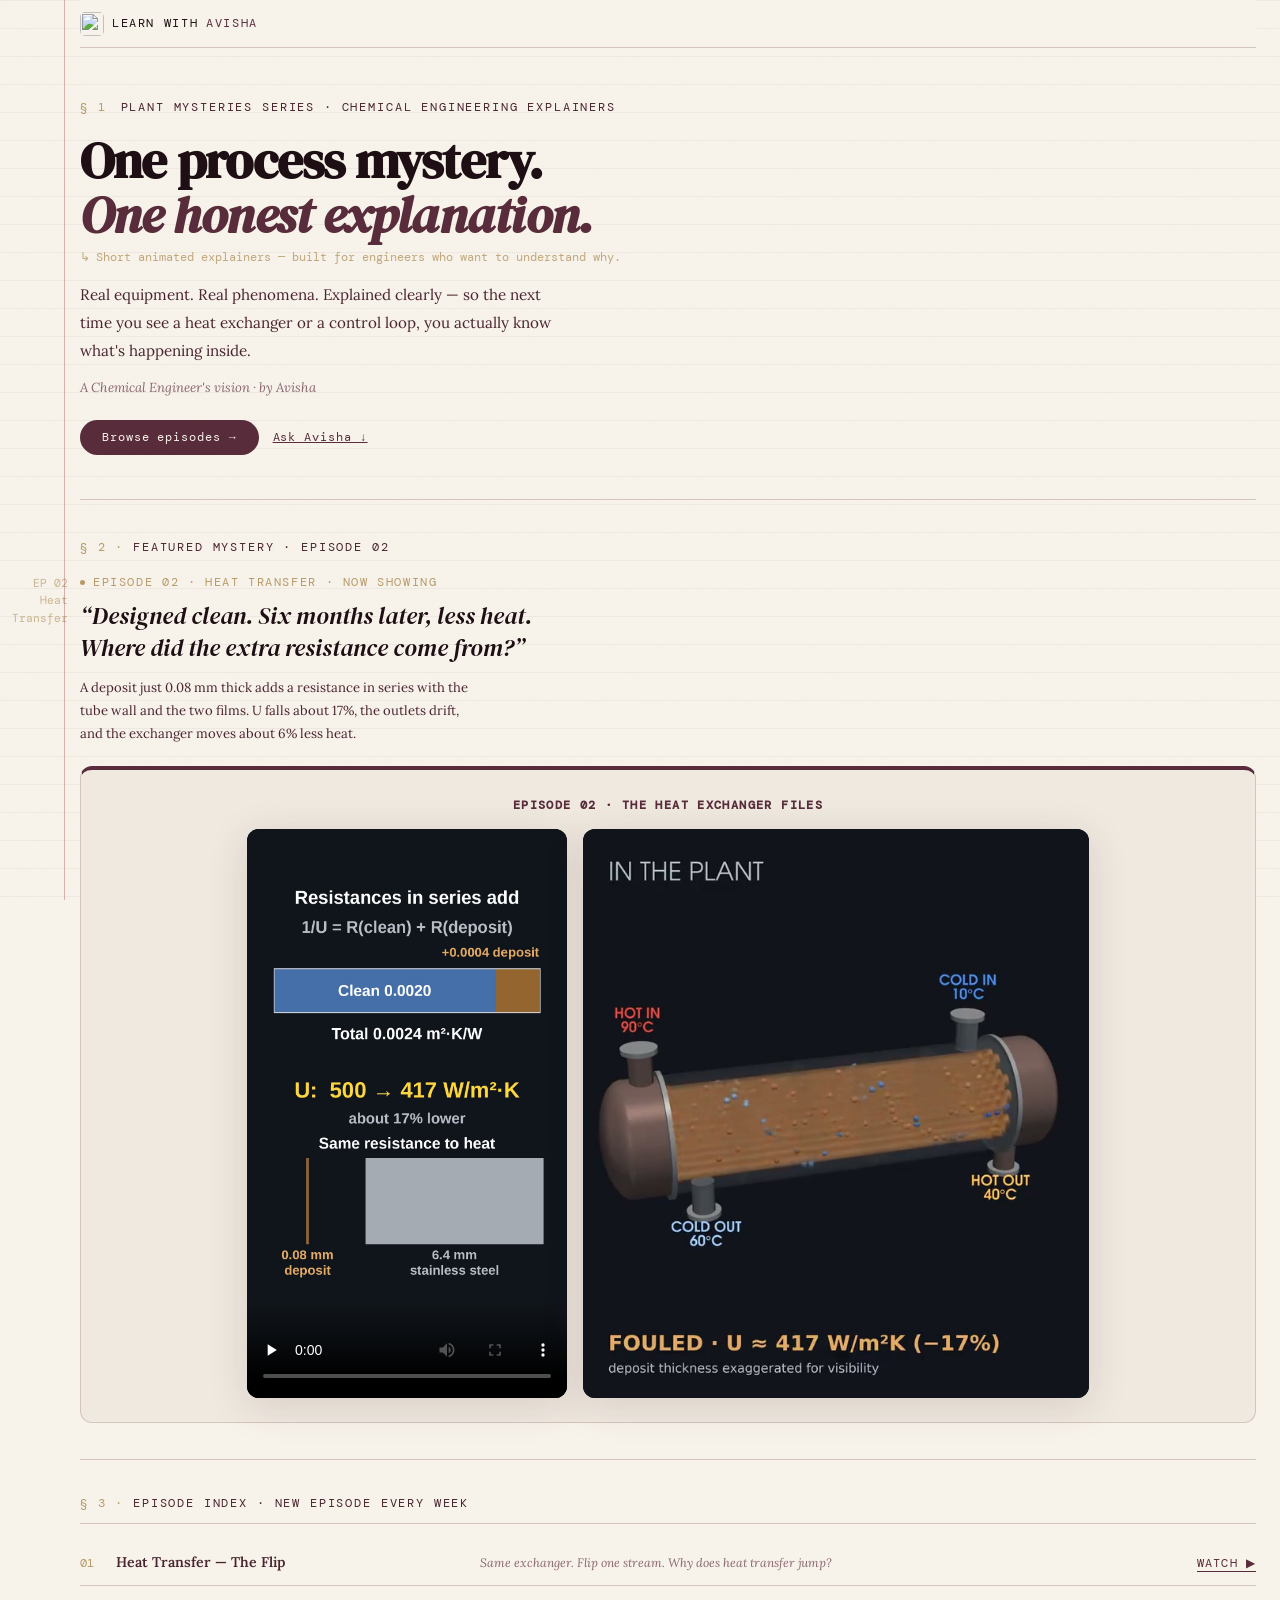
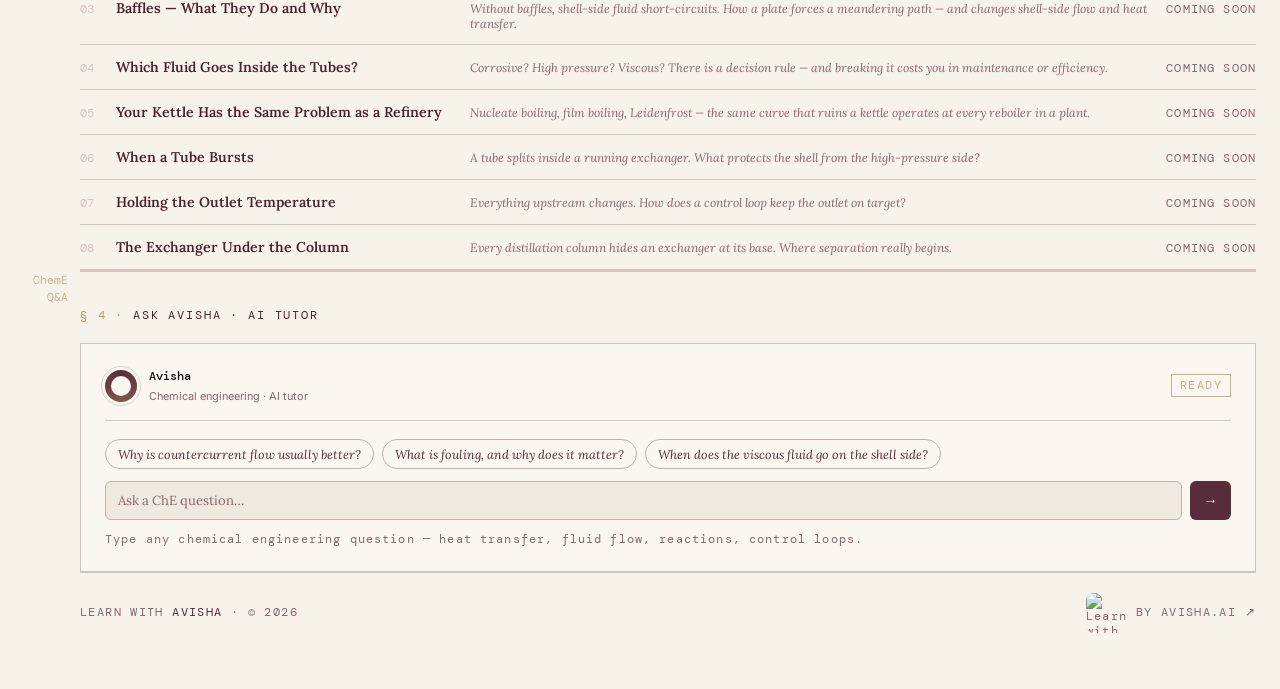
==== commit a77f50df: "site robot: rebuild site/public (run 44733320002)" ====
--- a/site/public/index.html
+++ b/site/public/index.html
@@ -564,7 +564,7 @@
   <!-- FEATURED (rolling hero: always the latest episode — generated from episodes.json) -->
   <section class="featured" aria-labelledby="featured-h">
     <h2 class="feat-fig" id="featured-h">FEATURED MYSTERY · EPISODE 02</h2>
-    <div class="feat-inner no-fig" style="position:relative">
+    <div class="feat-inner no-fig" data-ep="{&quot;num&quot;: &quot;02&quot;, &quot;h&quot;: &quot;FEATURED MYSTERY · EPISODE 02&quot;, &quot;e&quot;: &quot;&lt;span class=\&quot;live-dot\&quot;&gt;&lt;/span&gt;EPISODE 02 · HEAT TRANSFER · NOW SHOWING&quot;, &quot;n&quot;: &quot;EP 02&lt;br&gt;Heat&lt;br&gt;Transfer&quot;, &quot;q&quot;: &quot;“Designed clean. Six months later, less heat.&lt;br&gt;Where did the extra resistance come from?”&quot;, &quot;s&quot;: &quot;A deposit just 0.08 mm thick adds a resistance in series with the tube wall and the two films. U falls about 17%, the outlets drift, and the exchanger moves about 6% less heat.&quot;, &quot;c&quot;: &quot;Episode 02 · The Heat Exchanger Files&quot;, &quot;mp4&quot;: &quot;media/lwa_s1e02_the_fouling_problem.mp4&quot;, &quot;mp4_3d&quot;: &quot;media/lwa_s1e02_the_fouling_problem_3d.mp4&quot;, &quot;poster&quot;: &quot;media/lwa_s1e02_the_fouling_problem_poster.jpg&quot;, &quot;poster_3d&quot;: &quot;media/lwa_s1e02_the_fouling_problem_3d_poster.jpg&quot;, &quot;vtt&quot;: &quot;captions/lwa_s1e02_the_fouling_problem.vtt&quot;}" style="position:relative">
       <div class="margin-note" aria-hidden="true">EP 02<br>Heat<br>Transfer</div>
       <div>
         <div class="feat-ep"><span class="live-dot"></span>EPISODE 02 · HEAT TRANSFER · NOW SHOWING</div>
@@ -586,6 +586,7 @@
           </div>
           <script>(()=>{const m=document.getElementById('feat-2d'),d=document.getElementById('feat-3d');if(!m||!d)return;const s=()=>{if(Math.abs(d.currentTime-m.currentTime)>0.3)d.currentTime=m.currentTime};m.addEventListener('play',()=>{s();d.play().catch(()=>{})});m.addEventListener('pause',()=>d.pause());m.addEventListener('ended',()=>d.pause());m.addEventListener('seeked',s);m.addEventListener('timeupdate',s);m.addEventListener('ratechange',()=>{d.playbackRate=m.playbackRate});d.addEventListener('click',()=>{m.paused?m.play():m.pause()});})();</script>
         </div>
+        <script>(()=>{const box=document.querySelector('.feat-inner[data-ep]'),h=document.getElementById('featured-h'),m=document.getElementById('feat-2d');if(!box||!h||!m)return;const d=document.getElementById('feat-3d'),w3=box.querySelector('.is-3d'),q=box.querySelector('.feat-q'),sub=box.querySelector('.feat-sub'),lab=box.querySelector('.feat-ep'),note=box.querySelector('.margin-note'),cl=box.querySelector('.feat-video-card-label'),home=JSON.parse(box.dataset.ep);const back=document.createElement('button');back.type='button';back.className='btn-link feat-back';back.textContent='\u2190 Back to Episode '+home.num;back.hidden=true;sub.after(back);const src=(v,url,poster,vtt)=>{v.pause();v.textContent='';const s=document.createElement('source');s.src=url;s.type='video/mp4';v.appendChild(s);if(vtt){const t=document.createElement('track');t.kind='captions';t.src=vtt;t.srclang='en';t.label='English';v.appendChild(t)}if(poster)v.poster=poster;else v.removeAttribute('poster');v.load()};const load=x=>{h.textContent=x.h;lab.innerHTML=x.e;q.innerHTML=x.q;sub.textContent=x.s;if(note)note.innerHTML=x.n;if(cl)cl.textContent=x.c;src(m,x.mp4,x.poster,x.vtt);if(d&&w3){if(x.mp4_3d){src(d,x.mp4_3d,x.poster_3d);w3.style.display=''}else{d.pause();w3.style.display='none'}}back.hidden=x.num===home.num};back.addEventListener('click',()=>{load(home);h.scrollIntoView({behavior:'smooth'})});document.addEventListener('click',e=>{const a=e.target.closest('.cs-watch[data-ep]');if(!a)return;e.preventDefault();load(JSON.parse(a.dataset.ep));h.scrollIntoView({behavior:'smooth'});m.play().catch(()=>{})});})();</script>
       </div>
 
     </div>
@@ -599,7 +600,7 @@
         <span class="cs-num">01</span>
         <span class="cs-name">Heat Transfer — The Flip</span>
         <span class="cs-teaser">Same exchanger. Flip one stream. Why does heat transfer jump?</span>
-        <a class="cs-watch" href="media/lwa_s1e01_the_flip.mp4" aria-label="Watch episode 01: Heat Transfer — The Flip">WATCH ▶</a>
+        <a class="cs-watch" href="media/lwa_s1e01_the_flip.mp4" data-ep="{&quot;num&quot;: &quot;01&quot;, &quot;h&quot;: &quot;NOW PLAYING · EPISODE 01&quot;, &quot;e&quot;: &quot;EPISODE 01 · HEAT TRANSFER&quot;, &quot;n&quot;: &quot;EP 01&lt;br&gt;Heat&lt;br&gt;Transfer&quot;, &quot;q&quot;: &quot;“Same exchanger. Same fluids.&lt;br&gt;Flip the flow — why does heat transfer jump?”&quot;, &quot;s&quot;: &quot;A shell-and-tube heat exchanger runs two ways. Parallel flow. Countercurrent flow. The geometry is identical. So why is countercurrent almost always better — and by how much?&quot;, &quot;c&quot;: &quot;Episode 01 · The Heat Exchanger Files&quot;, &quot;mp4&quot;: &quot;media/lwa_s1e01_the_flip.mp4&quot;, &quot;mp4_3d&quot;: &quot;media/lwa_s1e01_the_flip_3d.mp4&quot;, &quot;poster&quot;: &quot;media/lwa_s1e01_the_flip_poster.jpg&quot;, &quot;poster_3d&quot;: &quot;media/lwa_s1e01_the_flip_3d_poster.jpg&quot;, &quot;vtt&quot;: &quot;captions/lwa_s1e01_the_flip.vtt&quot;}" aria-label="Watch episode 01: Heat Transfer — The Flip">WATCH ▶</a>
       </div>
       <div class="cs-row">
         <span class="cs-num">03</span>
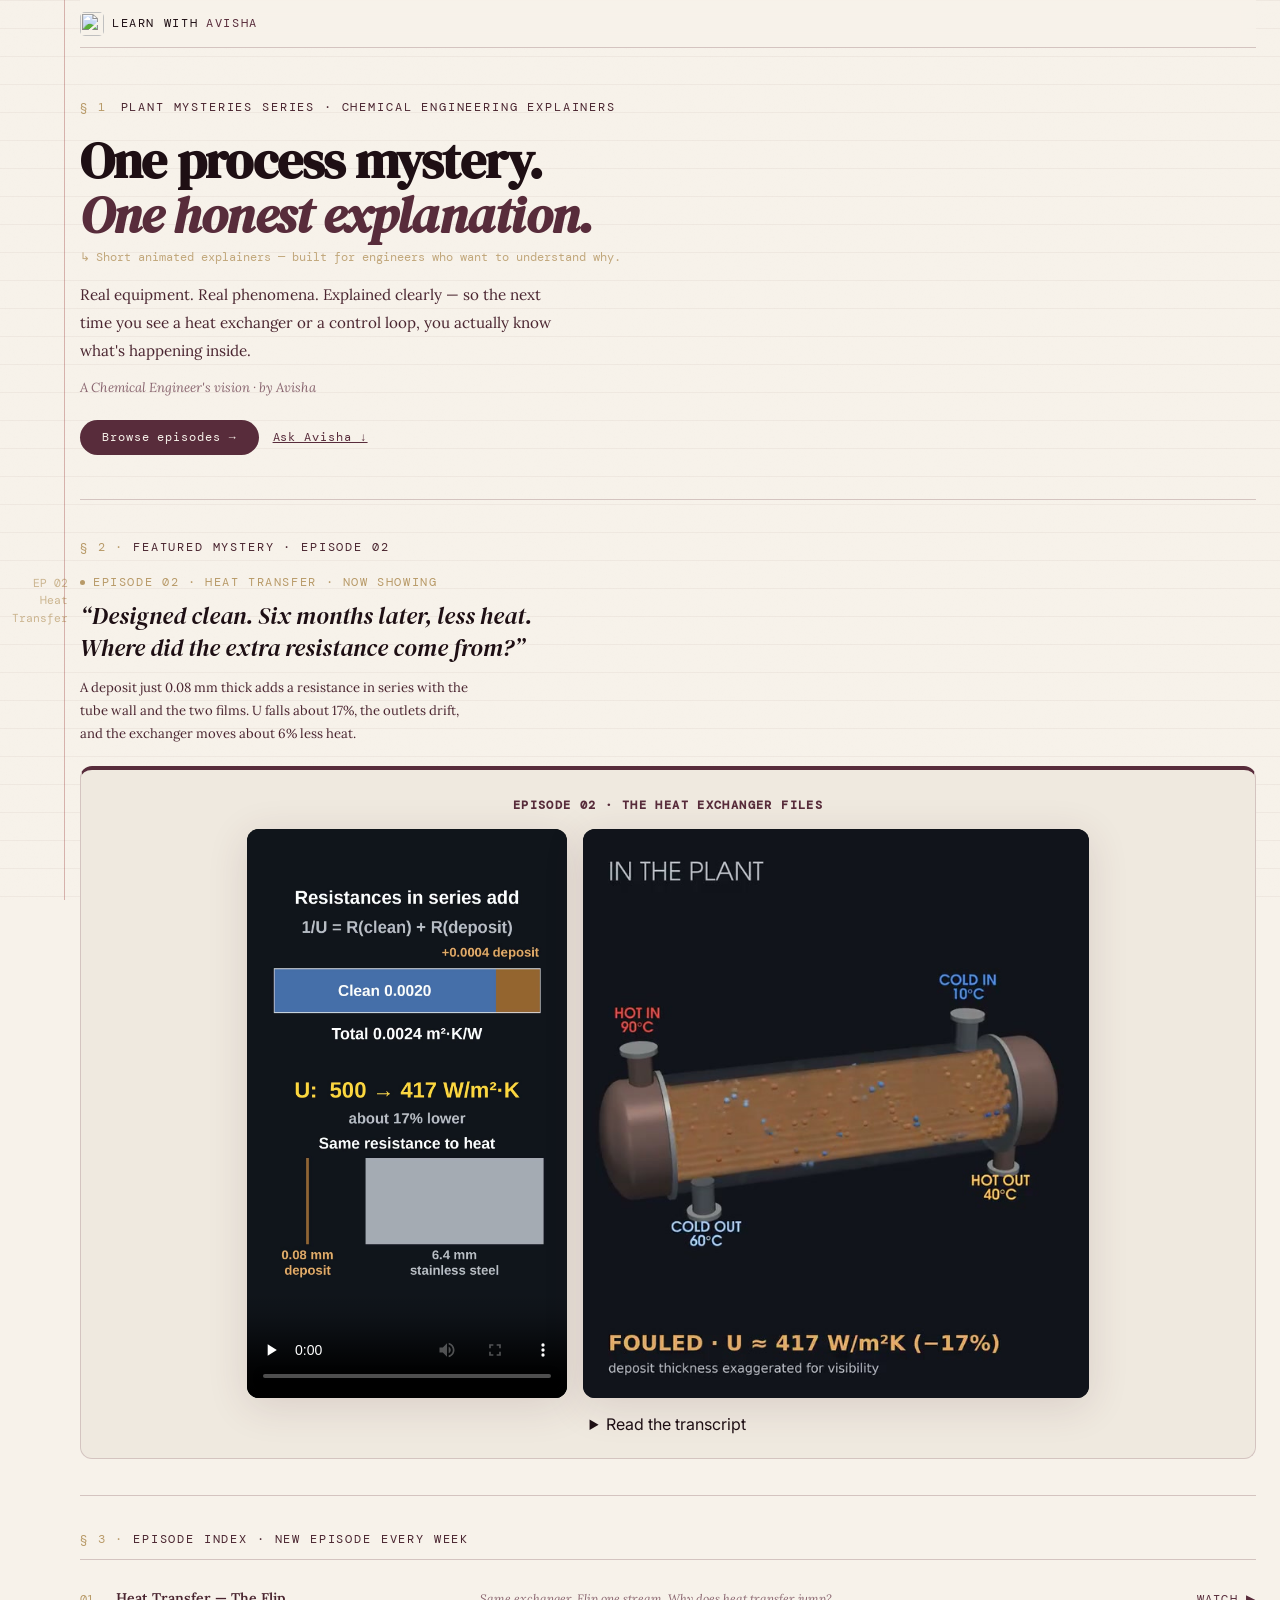
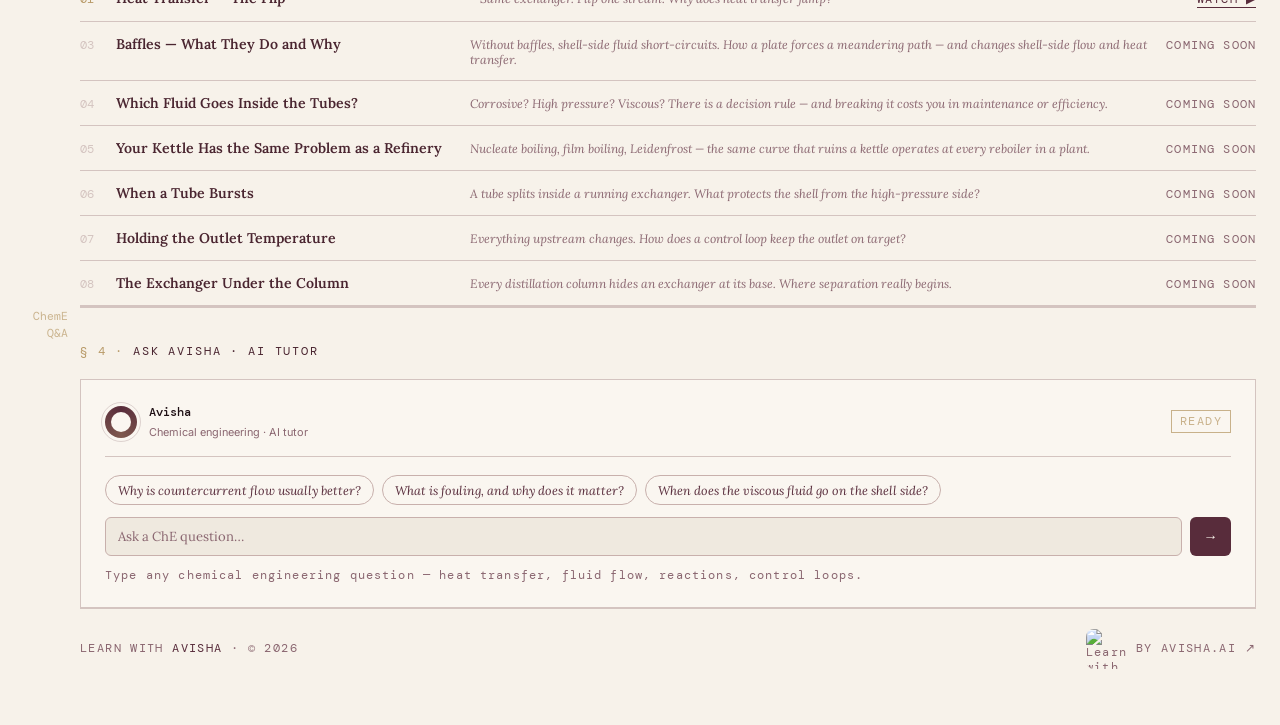
==== commit 45c0a170: "site robot: rebuild site/public (run 44894442396)" ====
--- a/site/public/index.html
+++ b/site/public/index.html
@@ -564,7 +564,7 @@
   <!-- FEATURED (rolling hero: always the latest episode — generated from episodes.json) -->
   <section class="featured" aria-labelledby="featured-h">
     <h2 class="feat-fig" id="featured-h">FEATURED MYSTERY · EPISODE 02</h2>
-    <div class="feat-inner no-fig" data-ep="{&quot;num&quot;: &quot;02&quot;, &quot;h&quot;: &quot;FEATURED MYSTERY · EPISODE 02&quot;, &quot;e&quot;: &quot;&lt;span class=\&quot;live-dot\&quot;&gt;&lt;/span&gt;EPISODE 02 · HEAT TRANSFER · NOW SHOWING&quot;, &quot;n&quot;: &quot;EP 02&lt;br&gt;Heat&lt;br&gt;Transfer&quot;, &quot;q&quot;: &quot;“Designed clean. Six months later, less heat.&lt;br&gt;Where did the extra resistance come from?”&quot;, &quot;s&quot;: &quot;A deposit just 0.08 mm thick adds a resistance in series with the tube wall and the two films. U falls about 17%, the outlets drift, and the exchanger moves about 6% less heat.&quot;, &quot;c&quot;: &quot;Episode 02 · The Heat Exchanger Files&quot;, &quot;mp4&quot;: &quot;media/lwa_s1e02_the_fouling_problem.mp4&quot;, &quot;mp4_3d&quot;: &quot;media/lwa_s1e02_the_fouling_problem_3d.mp4&quot;, &quot;poster&quot;: &quot;media/lwa_s1e02_the_fouling_problem_poster.jpg&quot;, &quot;poster_3d&quot;: &quot;media/lwa_s1e02_the_fouling_problem_3d_poster.jpg&quot;, &quot;vtt&quot;: &quot;captions/lwa_s1e02_the_fouling_problem.vtt&quot;}" style="position:relative">
+    <div class="feat-inner no-fig" data-ep="{&quot;num&quot;: &quot;02&quot;, &quot;h&quot;: &quot;FEATURED MYSTERY · EPISODE 02&quot;, &quot;e&quot;: &quot;&lt;span class=\&quot;live-dot\&quot;&gt;&lt;/span&gt;EPISODE 02 · HEAT TRANSFER · NOW SHOWING&quot;, &quot;n&quot;: &quot;EP 02&lt;br&gt;Heat&lt;br&gt;Transfer&quot;, &quot;q&quot;: &quot;“Designed clean. Six months later, less heat.&lt;br&gt;Where did the extra resistance come from?”&quot;, &quot;s&quot;: &quot;A deposit just 0.08 mm thick adds a resistance in series with the tube wall and the two films. U falls about 17%, the outlets drift, and the exchanger moves about 6% less heat.&quot;, &quot;c&quot;: &quot;Episode 02 · The Heat Exchanger Files&quot;, &quot;mp4&quot;: &quot;media/lwa_s1e02_the_fouling_problem.mp4&quot;, &quot;mp4_3d&quot;: &quot;media/lwa_s1e02_the_fouling_problem_3d.mp4&quot;, &quot;poster&quot;: &quot;media/lwa_s1e02_the_fouling_problem_poster.jpg&quot;, &quot;poster_3d&quot;: &quot;media/lwa_s1e02_the_fouling_problem_3d_poster.jpg&quot;, &quot;vtt&quot;: &quot;captions/lwa_s1e02_the_fouling_problem.vtt&quot;, &quot;t&quot;: &quot;Your heat exchanger was designed clean. Six months later, it&#x27;s struggling. Nobody touched it. What happened? Same exchanger. Same flows. Hot in at 90, cold in at 10 °C. Clean, the cold stream left at 63. Now it leaves at 60. What changed is a layer inside the tubes, 0.08 mm thick. Thinner than a sheet of paper. It doesn&#x27;t block the flow. It sits in the path of the heat. Resistances in series simply add. Clean, the resistance to heat flow is 0.0020 m²·K/W. The deposit adds 0.0004. So U falls from 500 to about 417 W/m²·K. That sliver resists heat like about 6.4 mm of stainless steel. Lower U means fewer transfer units: 2 becomes about 1.7. Effectiveness slips from 0.67 to 0.63, and the exchanger moves about 6% less heat. 6% is easy to miss. Flow is normal. The only clue is a drifting thermometer. Fouling is a resistance in series. Watch the temperatures, not just the flow. These numbers are an illustrative worked example. Next: why are there plates inside the shell?&quot;}" style="position:relative">
       <div class="margin-note" aria-hidden="true">EP 02<br>Heat<br>Transfer</div>
       <div>
         <div class="feat-ep"><span class="live-dot"></span>EPISODE 02 · HEAT TRANSFER · NOW SHOWING</div>
@@ -585,8 +585,9 @@
           </div>
           </div>
           <script>(()=>{const m=document.getElementById('feat-2d'),d=document.getElementById('feat-3d');if(!m||!d)return;const s=()=>{if(Math.abs(d.currentTime-m.currentTime)>0.3)d.currentTime=m.currentTime};m.addEventListener('play',()=>{s();d.play().catch(()=>{})});m.addEventListener('pause',()=>d.pause());m.addEventListener('ended',()=>d.pause());m.addEventListener('seeked',s);m.addEventListener('timeupdate',s);m.addEventListener('ratechange',()=>{d.playbackRate=m.playbackRate});d.addEventListener('click',()=>{m.paused?m.play():m.pause()});})();</script>
+          <details class="feat-tr" id="feat-tr"><summary>Read the transcript</summary><p id="feat-tr-text">Your heat exchanger was designed clean. Six months later, it&#x27;s struggling. Nobody touched it. What happened? Same exchanger. Same flows. Hot in at 90, cold in at 10 °C. Clean, the cold stream left at 63. Now it leaves at 60. What changed is a layer inside the tubes, 0.08 mm thick. Thinner than a sheet of paper. It doesn&#x27;t block the flow. It sits in the path of the heat. Resistances in series simply add. Clean, the resistance to heat flow is 0.0020 m²·K/W. The deposit adds 0.0004. So U falls from 500 to about 417 W/m²·K. That sliver resists heat like about 6.4 mm of stainless steel. Lower U means fewer transfer units: 2 becomes about 1.7. Effectiveness slips from 0.67 to 0.63, and the exchanger moves about 6% less heat. 6% is easy to miss. Flow is normal. The only clue is a drifting thermometer. Fouling is a resistance in series. Watch the temperatures, not just the flow. These numbers are an illustrative worked example. Next: why are there plates inside the shell?</p></details>
         </div>
-        <script>(()=>{const box=document.querySelector('.feat-inner[data-ep]'),h=document.getElementById('featured-h'),m=document.getElementById('feat-2d');if(!box||!h||!m)return;const d=document.getElementById('feat-3d'),w3=box.querySelector('.is-3d'),q=box.querySelector('.feat-q'),sub=box.querySelector('.feat-sub'),lab=box.querySelector('.feat-ep'),note=box.querySelector('.margin-note'),cl=box.querySelector('.feat-video-card-label'),home=JSON.parse(box.dataset.ep);const back=document.createElement('button');back.type='button';back.className='btn-link feat-back';back.textContent='\u2190 Back to Episode '+home.num;back.hidden=true;sub.after(back);const src=(v,url,poster,vtt)=>{v.pause();v.textContent='';const s=document.createElement('source');s.src=url;s.type='video/mp4';v.appendChild(s);if(vtt){const t=document.createElement('track');t.kind='captions';t.src=vtt;t.srclang='en';t.label='English';v.appendChild(t)}if(poster)v.poster=poster;else v.removeAttribute('poster');v.load()};const load=x=>{h.textContent=x.h;lab.innerHTML=x.e;q.innerHTML=x.q;sub.textContent=x.s;if(note)note.innerHTML=x.n;if(cl)cl.textContent=x.c;src(m,x.mp4,x.poster,x.vtt);if(d&&w3){if(x.mp4_3d){src(d,x.mp4_3d,x.poster_3d);w3.style.display=''}else{d.pause();w3.style.display='none'}}back.hidden=x.num===home.num};back.addEventListener('click',()=>{load(home);h.scrollIntoView({behavior:'smooth'})});document.addEventListener('click',e=>{const a=e.target.closest('.cs-watch[data-ep]');if(!a)return;e.preventDefault();load(JSON.parse(a.dataset.ep));h.scrollIntoView({behavior:'smooth'});m.play().catch(()=>{})});})();</script>
+        <script>(()=>{const box=document.querySelector('.feat-inner[data-ep]'),h=document.getElementById('featured-h'),m=document.getElementById('feat-2d');if(!box||!h||!m)return;const d=document.getElementById('feat-3d'),w3=box.querySelector('.is-3d'),q=box.querySelector('.feat-q'),sub=box.querySelector('.feat-sub'),lab=box.querySelector('.feat-ep'),note=box.querySelector('.margin-note'),cl=box.querySelector('.feat-video-card-label'),tr=document.getElementById('feat-tr'),trt=document.getElementById('feat-tr-text'),home=JSON.parse(box.dataset.ep);const back=document.createElement('button');back.type='button';back.className='btn-link feat-back';back.textContent='\u2190 Back to Episode '+home.num;back.hidden=true;sub.after(back);const src=(v,url,poster,vtt)=>{v.pause();v.textContent='';const s=document.createElement('source');s.src=url;s.type='video/mp4';v.appendChild(s);if(vtt){const t=document.createElement('track');t.kind='captions';t.src=vtt;t.srclang='en';t.label='English';v.appendChild(t)}if(poster)v.poster=poster;else v.removeAttribute('poster');v.load()};const load=x=>{h.textContent=x.h;lab.innerHTML=x.e;q.innerHTML=x.q;sub.textContent=x.s;if(note)note.innerHTML=x.n;if(cl)cl.textContent=x.c;src(m,x.mp4,x.poster,x.vtt);if(tr&&trt){trt.textContent=x.t||'';tr.open=false;tr.style.display=x.t?'':'none'}if(d&&w3){if(x.mp4_3d){src(d,x.mp4_3d,x.poster_3d);w3.style.display=''}else{d.pause();w3.style.display='none'}}back.hidden=x.num===home.num};back.addEventListener('click',()=>{load(home);h.scrollIntoView({behavior:'smooth'})});document.addEventListener('click',e=>{const a=e.target.closest('.cs-watch[data-ep]');if(!a)return;e.preventDefault();load(JSON.parse(a.dataset.ep));h.scrollIntoView({behavior:'smooth'});m.play().catch(()=>{})});})();</script>
       </div>
 
     </div>
@@ -600,7 +601,7 @@
         <span class="cs-num">01</span>
         <span class="cs-name">Heat Transfer — The Flip</span>
         <span class="cs-teaser">Same exchanger. Flip one stream. Why does heat transfer jump?</span>
-        <a class="cs-watch" href="media/lwa_s1e01_the_flip.mp4" data-ep="{&quot;num&quot;: &quot;01&quot;, &quot;h&quot;: &quot;NOW PLAYING · EPISODE 01&quot;, &quot;e&quot;: &quot;EPISODE 01 · HEAT TRANSFER&quot;, &quot;n&quot;: &quot;EP 01&lt;br&gt;Heat&lt;br&gt;Transfer&quot;, &quot;q&quot;: &quot;“Same exchanger. Same fluids.&lt;br&gt;Flip the flow — why does heat transfer jump?”&quot;, &quot;s&quot;: &quot;A shell-and-tube heat exchanger runs two ways. Parallel flow. Countercurrent flow. The geometry is identical. So why is countercurrent almost always better — and by how much?&quot;, &quot;c&quot;: &quot;Episode 01 · The Heat Exchanger Files&quot;, &quot;mp4&quot;: &quot;media/lwa_s1e01_the_flip.mp4&quot;, &quot;mp4_3d&quot;: &quot;media/lwa_s1e01_the_flip_3d.mp4&quot;, &quot;poster&quot;: &quot;media/lwa_s1e01_the_flip_poster.jpg&quot;, &quot;poster_3d&quot;: &quot;media/lwa_s1e01_the_flip_3d_poster.jpg&quot;, &quot;vtt&quot;: &quot;captions/lwa_s1e01_the_flip.vtt&quot;}" aria-label="Watch episode 01: Heat Transfer — The Flip">WATCH ▶</a>
+        <a class="cs-watch" href="media/lwa_s1e01_the_flip.mp4" data-ep="{&quot;num&quot;: &quot;01&quot;, &quot;h&quot;: &quot;NOW PLAYING · EPISODE 01&quot;, &quot;e&quot;: &quot;EPISODE 01 · HEAT TRANSFER&quot;, &quot;n&quot;: &quot;EP 01&lt;br&gt;Heat&lt;br&gt;Transfer&quot;, &quot;q&quot;: &quot;“Same exchanger. Same fluids.&lt;br&gt;Flip the flow — why does heat transfer jump?”&quot;, &quot;s&quot;: &quot;A shell-and-tube heat exchanger runs two ways. Parallel flow. Countercurrent flow. The geometry is identical. So why is countercurrent almost always better — and by how much?&quot;, &quot;c&quot;: &quot;Episode 01 · The Heat Exchanger Files&quot;, &quot;mp4&quot;: &quot;media/lwa_s1e01_the_flip.mp4&quot;, &quot;mp4_3d&quot;: &quot;media/lwa_s1e01_the_flip_3d.mp4&quot;, &quot;poster&quot;: &quot;media/lwa_s1e01_the_flip_poster.jpg&quot;, &quot;poster_3d&quot;: &quot;media/lwa_s1e01_the_flip_3d_poster.jpg&quot;, &quot;vtt&quot;: &quot;captions/lwa_s1e01_the_flip.vtt&quot;, &quot;t&quot;: &quot;A heat exchanger passes heat between fluids that never touch — like a car radiator. Flow direction decides how much. No new metal. No extra pumping. So where does the extra heat come from? Packing many tubes into one shell gives the heat a lot of surface to cross. Every bit of it has to push through metal — so something has to do the pushing. Strip it down to one tube to see what that is. First, the arrangement that looks natural. The two streams chase each other toward the same temperature. That gap is the driving force — at the inlet, heat pours across. By the far end the push is almost gone, so that stretch of tube barely works. Keep everything else fixed. Change one thing. Now — the flip. The fluids still never mix. Only where they meet has changed. The hot stream leaves 14 °C cooler than before. And the cold stream now leaves hotter than the hot stream does. Each one exits at the other&#x27;s inlet end — so at every point, hot is still hotter. In one, the push fades out. In the other, it never does. Every metre of tube keeps pulling its weight — that&#x27;s where the extra heat comes from. Same hardware, more heat recovered — just by choosing the direction. Multi-pass units blend both patterns — that&#x27;s a story for another day. But tubes don&#x27;t stay clean. Next time — what a thin layer of grime does to all of this.&quot;}" aria-label="Watch episode 01: Heat Transfer — The Flip">WATCH ▶</a>
       </div>
       <div class="cs-row">
         <span class="cs-num">03</span>
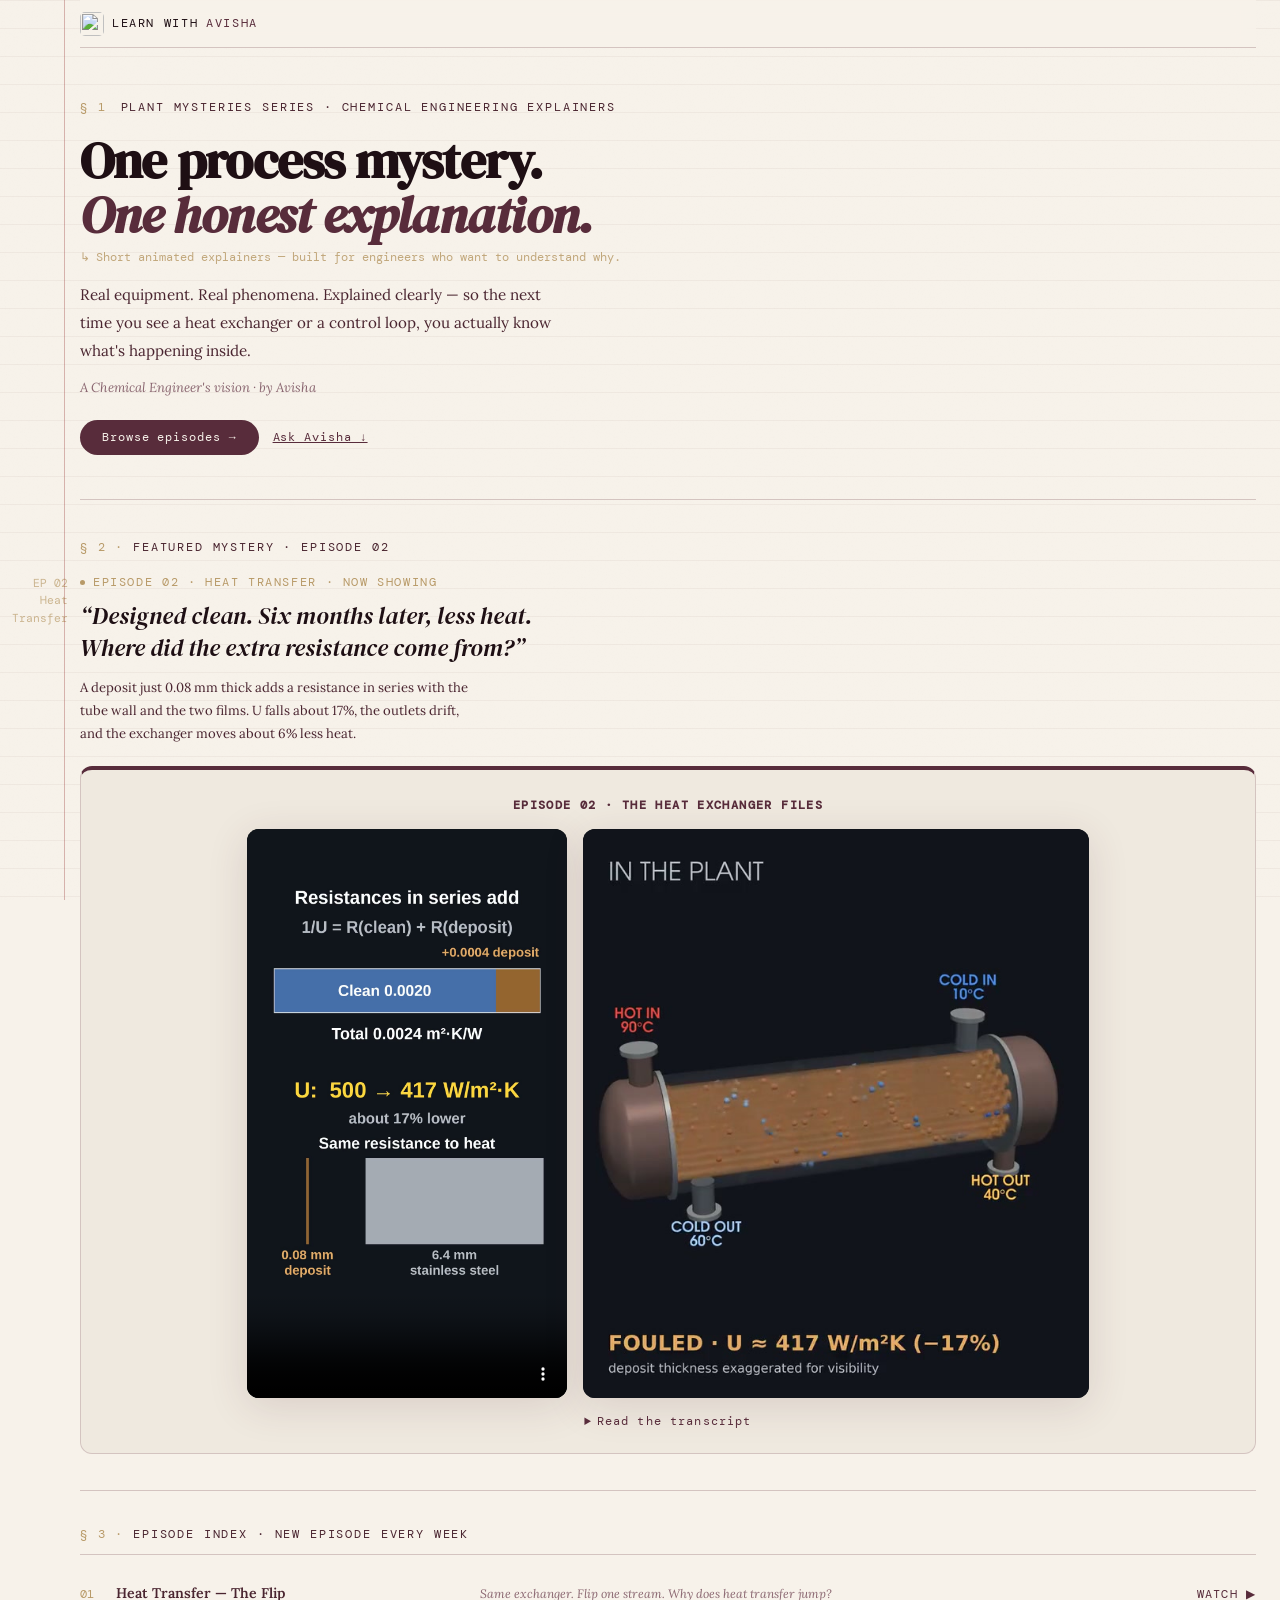
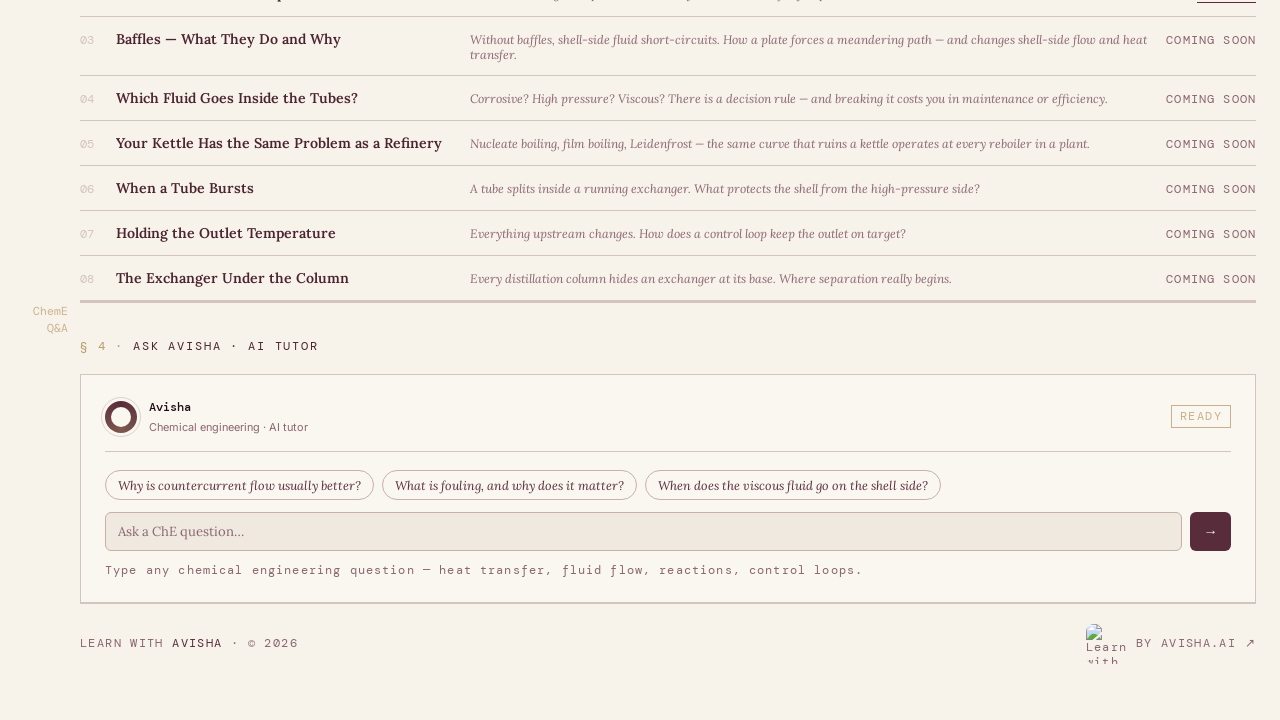
==== commit 0d0a9cd5: "site robot: rebuild site/public (run 44895875675)" ====
--- a/site/public/index.html
+++ b/site/public/index.html
@@ -537,7 +537,13 @@
 .bot-chip{font-family:'Lora',serif;font-style:italic;font-size:.78rem;color:var(--main);background:none;border:1px solid var(--border);border-radius:100px;padding:6px 12px;cursor:pointer;transition:border-color .15s,color .15s}
 .bot-chip:hover,.bot-chip:focus-visible{border-color:var(--main);color:var(--accent)}
 .bot-chip:disabled{opacity:.4;cursor:not-allowed}
+/* transcript under the featured video (2026-11-21) */
+.feat-tr{width:100%;max-width:840px;font-family:'Lora',serif;font-size:.82rem;color:var(--fg2)}
+.feat-tr summary{font-family:'DM Mono',monospace;font-size:.72rem;letter-spacing:.1em;color:var(--main);cursor:pointer;text-align:center;list-style-position:inside}
+.feat-tr summary:hover,.feat-tr summary:focus-visible{color:var(--accent)}
+.feat-tr p{margin-top:12px;line-height:1.85;max-height:240px;overflow-y:auto;padding:12px 14px;background:var(--card);border:1px solid var(--rule);border-radius:8px}
 </style>
+<script type="application/ld+json">{"@context": "https://schema.org", "@graph": [{"@type": "WebSite", "name": "Learn with Avisha", "url": "https://lwa.avisha.ai/", "publisher": {"@type": "Organization", "name": "Avisha", "url": "https://avisha.ai/"}}, {"@type": "VideoObject", "name": "Learn with Avisha 01: Heat Transfer — The Flip", "description": "A shell-and-tube heat exchanger runs two ways. Parallel flow. Countercurrent flow. The geometry is identical. So why is countercurrent almost always better — and by how much?", "thumbnailUrl": "https://lwa.avisha.ai/media/lwa_s1e01_the_flip_poster.jpg", "uploadDate": "2026-11-07", "contentUrl": "https://lwa.avisha.ai/media/lwa_s1e01_the_flip.mp4", "inLanguage": "en", "isFamilyFriendly": true, "publisher": {"@type": "Organization", "name": "Avisha", "url": "https://avisha.ai/", "logo": {"@type": "ImageObject", "url": "https://lwa.avisha.ai/apple-touch-icon.png"}}, "transcript": "A heat exchanger passes heat between fluids that never touch — like a car radiator. Flow direction decides how much. No new metal. No extra pumping. So where does the extra heat come from? Packing many tubes into one shell gives the heat a lot of surface to cross. Every bit of it has to push through metal — so something has to do the pushing. Strip it down to one tube to see what that is. First, the arrangement that looks natural. The two streams chase each other toward the same temperature. That gap is the driving force — at the inlet, heat pours across. By the far end the push is almost gone, so that stretch of tube barely works. Keep everything else fixed. Change one thing. Now — the flip. The fluids still never mix. Only where they meet has changed. The hot stream leaves 14 °C cooler than before. And the cold stream now leaves hotter than the hot stream does. Each one exits at the other's inlet end — so at every point, hot is still hotter. In one, the push fades out. In the other, it never does. Every metre of tube keeps pulling its weight — that's where the extra heat comes from. Same hardware, more heat recovered — just by choosing the direction. Multi-pass units blend both patterns — that's a story for another day. But tubes don't stay clean. Next time — what a thin layer of grime does to all of this."}, {"@type": "VideoObject", "name": "Learn with Avisha 02: The Fouling Problem", "description": "A deposit just 0.08 mm thick adds a resistance in series with the tube wall and the two films. U falls about 17%, the outlets drift, and the exchanger moves about 6% less heat.", "thumbnailUrl": "https://lwa.avisha.ai/media/lwa_s1e02_the_fouling_problem_poster.jpg", "uploadDate": "2026-11-20", "contentUrl": "https://lwa.avisha.ai/media/lwa_s1e02_the_fouling_problem.mp4", "inLanguage": "en", "isFamilyFriendly": true, "publisher": {"@type": "Organization", "name": "Avisha", "url": "https://avisha.ai/", "logo": {"@type": "ImageObject", "url": "https://lwa.avisha.ai/apple-touch-icon.png"}}, "transcript": "Your heat exchanger was designed clean. Six months later, it's struggling. Nobody touched it. What happened? Same exchanger. Same flows. Hot in at 90, cold in at 10 °C. Clean, the cold stream left at 63. Now it leaves at 60. What changed is a layer inside the tubes, 0.08 mm thick. Thinner than a sheet of paper. It doesn't block the flow. It sits in the path of the heat. Resistances in series simply add. Clean, the resistance to heat flow is 0.0020 m²·K/W. The deposit adds 0.0004. So U falls from 500 to about 417 W/m²·K. That sliver resists heat like about 6.4 mm of stainless steel. Lower U means fewer transfer units: 2 becomes about 1.7. Effectiveness slips from 0.67 to 0.63, and the exchanger moves about 6% less heat. 6% is easy to miss. Flow is normal. The only clue is a drifting thermometer. Fouling is a resistance in series. Watch the temperatures, not just the flow. These numbers are an illustrative worked example. Next: why are there plates inside the shell?"}]}</script>
 </head>
 <body>
 <div class="page">
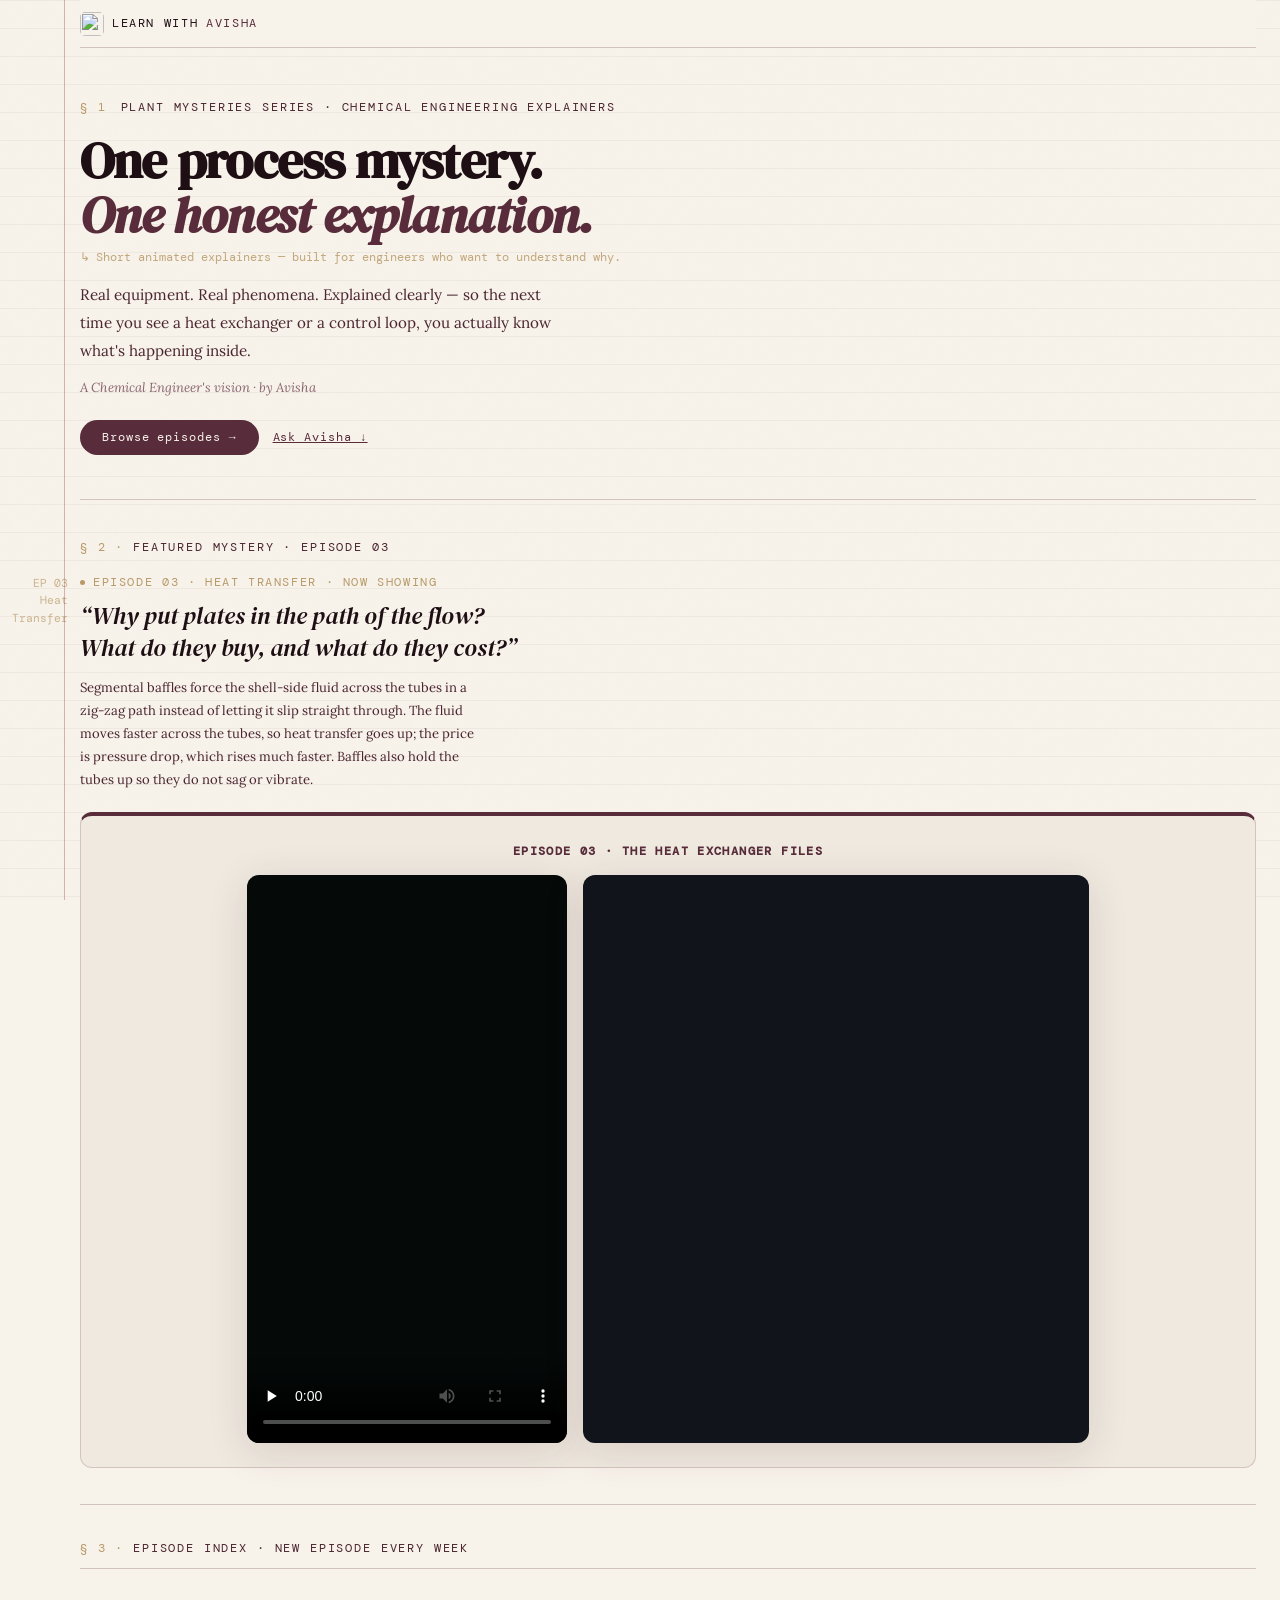
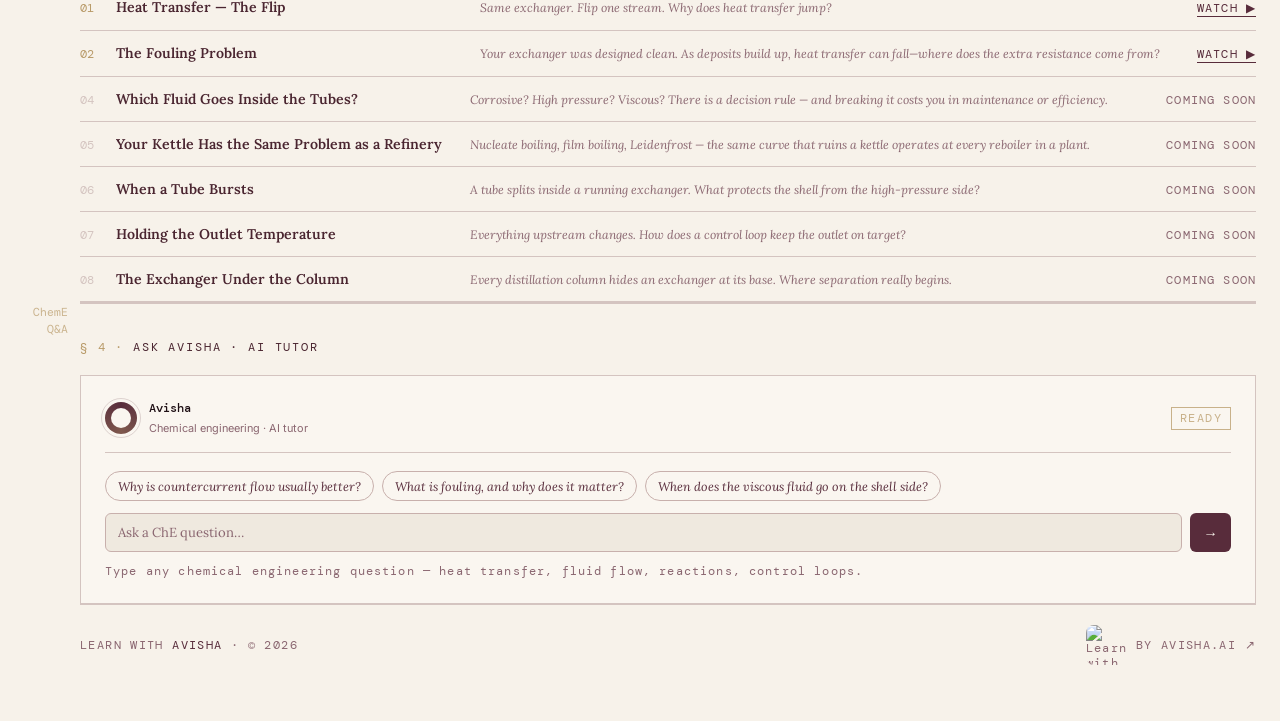
==== commit 60882665: "site robot: rebuild site/public (run 45185925992)" ====
--- a/site/public/index.html
+++ b/site/public/index.html
@@ -543,7 +543,7 @@
 .feat-tr summary:hover,.feat-tr summary:focus-visible{color:var(--accent)}
 .feat-tr p{margin-top:12px;line-height:1.85;max-height:240px;overflow-y:auto;padding:12px 14px;background:var(--card);border:1px solid var(--rule);border-radius:8px}
 </style>
-<script type="application/ld+json">{"@context": "https://schema.org", "@graph": [{"@type": "WebSite", "name": "Learn with Avisha", "url": "https://lwa.avisha.ai/", "publisher": {"@type": "Organization", "name": "Avisha", "url": "https://avisha.ai/"}}, {"@type": "VideoObject", "name": "Learn with Avisha 01: Heat Transfer — The Flip", "description": "A shell-and-tube heat exchanger runs two ways. Parallel flow. Countercurrent flow. The geometry is identical. So why is countercurrent almost always better — and by how much?", "thumbnailUrl": "https://lwa.avisha.ai/media/lwa_s1e01_the_flip_poster.jpg", "uploadDate": "2026-11-07", "contentUrl": "https://lwa.avisha.ai/media/lwa_s1e01_the_flip.mp4", "inLanguage": "en", "isFamilyFriendly": true, "publisher": {"@type": "Organization", "name": "Avisha", "url": "https://avisha.ai/", "logo": {"@type": "ImageObject", "url": "https://lwa.avisha.ai/apple-touch-icon.png"}}, "transcript": "A heat exchanger passes heat between fluids that never touch — like a car radiator. Flow direction decides how much. No new metal. No extra pumping. So where does the extra heat come from? Packing many tubes into one shell gives the heat a lot of surface to cross. Every bit of it has to push through metal — so something has to do the pushing. Strip it down to one tube to see what that is. First, the arrangement that looks natural. The two streams chase each other toward the same temperature. That gap is the driving force — at the inlet, heat pours across. By the far end the push is almost gone, so that stretch of tube barely works. Keep everything else fixed. Change one thing. Now — the flip. The fluids still never mix. Only where they meet has changed. The hot stream leaves 14 °C cooler than before. And the cold stream now leaves hotter than the hot stream does. Each one exits at the other's inlet end — so at every point, hot is still hotter. In one, the push fades out. In the other, it never does. Every metre of tube keeps pulling its weight — that's where the extra heat comes from. Same hardware, more heat recovered — just by choosing the direction. Multi-pass units blend both patterns — that's a story for another day. But tubes don't stay clean. Next time — what a thin layer of grime does to all of this."}, {"@type": "VideoObject", "name": "Learn with Avisha 02: The Fouling Problem", "description": "A deposit just 0.08 mm thick adds a resistance in series with the tube wall and the two films. U falls about 17%, the outlets drift, and the exchanger moves about 6% less heat.", "thumbnailUrl": "https://lwa.avisha.ai/media/lwa_s1e02_the_fouling_problem_poster.jpg", "uploadDate": "2026-11-20", "contentUrl": "https://lwa.avisha.ai/media/lwa_s1e02_the_fouling_problem.mp4", "inLanguage": "en", "isFamilyFriendly": true, "publisher": {"@type": "Organization", "name": "Avisha", "url": "https://avisha.ai/", "logo": {"@type": "ImageObject", "url": "https://lwa.avisha.ai/apple-touch-icon.png"}}, "transcript": "Your heat exchanger was designed clean. Six months later, it's struggling. Nobody touched it. What happened? Same exchanger. Same flows. Hot in at 90, cold in at 10 °C. Clean, the cold stream left at 63. Now it leaves at 60. What changed is a layer inside the tubes, 0.08 mm thick. Thinner than a sheet of paper. It doesn't block the flow. It sits in the path of the heat. Resistances in series simply add. Clean, the resistance to heat flow is 0.0020 m²·K/W. The deposit adds 0.0004. So U falls from 500 to about 417 W/m²·K. That sliver resists heat like about 6.4 mm of stainless steel. Lower U means fewer transfer units: 2 becomes about 1.7. Effectiveness slips from 0.67 to 0.63, and the exchanger moves about 6% less heat. 6% is easy to miss. Flow is normal. The only clue is a drifting thermometer. Fouling is a resistance in series. Watch the temperatures, not just the flow. These numbers are an illustrative worked example. Next: why are there plates inside the shell?"}]}</script>
+<script type="application/ld+json">{"@context": "https://schema.org", "@graph": [{"@type": "WebSite", "name": "Learn with Avisha", "url": "https://lwa.avisha.ai/", "publisher": {"@type": "Organization", "name": "Avisha", "url": "https://avisha.ai/"}}, {"@type": "VideoObject", "name": "Learn with Avisha 01: Heat Transfer — The Flip", "description": "A shell-and-tube heat exchanger runs two ways. Parallel flow. Countercurrent flow. The geometry is identical. So why is countercurrent almost always better — and by how much?", "thumbnailUrl": "https://lwa.avisha.ai/media/lwa_s1e01_the_flip_poster.jpg", "uploadDate": "2026-11-07", "contentUrl": "https://lwa.avisha.ai/media/lwa_s1e01_the_flip.mp4", "inLanguage": "en", "isFamilyFriendly": true, "publisher": {"@type": "Organization", "name": "Avisha", "url": "https://avisha.ai/", "logo": {"@type": "ImageObject", "url": "https://lwa.avisha.ai/apple-touch-icon.png"}}, "transcript": "A heat exchanger passes heat between fluids that never touch — like a car radiator. Flow direction decides how much. No new metal. No extra pumping. So where does the extra heat come from? Packing many tubes into one shell gives the heat a lot of surface to cross. Every bit of it has to push through metal — so something has to do the pushing. Strip it down to one tube to see what that is. First, the arrangement that looks natural. The two streams chase each other toward the same temperature. That gap is the driving force — at the inlet, heat pours across. By the far end the push is almost gone, so that stretch of tube barely works. Keep everything else fixed. Change one thing. Now — the flip. The fluids still never mix. Only where they meet has changed. The hot stream leaves 14 °C cooler than before. And the cold stream now leaves hotter than the hot stream does. Each one exits at the other's inlet end — so at every point, hot is still hotter. In one, the push fades out. In the other, it never does. Every metre of tube keeps pulling its weight — that's where the extra heat comes from. Same hardware, more heat recovered — just by choosing the direction. Multi-pass units blend both patterns — that's a story for another day. But tubes don't stay clean. Next time — what a thin layer of grime does to all of this."}, {"@type": "VideoObject", "name": "Learn with Avisha 02: The Fouling Problem", "description": "A deposit just 0.08 mm thick adds a resistance in series with the tube wall and the two films. U falls about 17%, the outlets drift, and the exchanger moves about 6% less heat.", "thumbnailUrl": "https://lwa.avisha.ai/media/lwa_s1e02_the_fouling_problem_poster.jpg", "uploadDate": "2026-11-20", "contentUrl": "https://lwa.avisha.ai/media/lwa_s1e02_the_fouling_problem.mp4", "inLanguage": "en", "isFamilyFriendly": true, "publisher": {"@type": "Organization", "name": "Avisha", "url": "https://avisha.ai/", "logo": {"@type": "ImageObject", "url": "https://lwa.avisha.ai/apple-touch-icon.png"}}, "transcript": "Your heat exchanger was designed clean. Six months later, it's struggling. Nobody touched it. What happened? Same exchanger. Same flows. Hot in at 90, cold in at 10 °C. Clean, the cold stream left at 63. Now it leaves at 60. What changed is a layer inside the tubes, 0.08 mm thick. Thinner than a sheet of paper. It doesn't block the flow. It sits in the path of the heat. Resistances in series simply add. Clean, the resistance to heat flow is 0.0020 m²·K/W. The deposit adds 0.0004. So U falls from 500 to about 417 W/m²·K. That sliver resists heat like about 6.4 mm of stainless steel. Lower U means fewer transfer units: 2 becomes about 1.7. Effectiveness slips from 0.67 to 0.63, and the exchanger moves about 6% less heat. 6% is easy to miss. Flow is normal. The only clue is a drifting thermometer. Fouling is a resistance in series. Watch the temperatures, not just the flow. These numbers are an illustrative worked example. Next: why are there plates inside the shell?"}, {"@type": "VideoObject", "name": "Learn with Avisha 03: Baffles — What They Do and Why They Matter", "description": "Segmental baffles force the shell-side fluid across the tubes in a zig-zag path instead of letting it slip straight through. The fluid moves faster across the tubes, so heat transfer goes up; the price is pressure drop, which rises much faster. Baffles also hold the tubes up so they do not sag or vibrate.", "thumbnailUrl": "https://lwa.avisha.ai/media/lwa_s1e03_baffles_poster.jpg", "uploadDate": "2026-12-01", "contentUrl": "https://lwa.avisha.ai/media/lwa_s1e03_baffles.mp4", "inLanguage": "en", "isFamilyFriendly": true, "publisher": {"@type": "Organization", "name": "Avisha", "url": "https://avisha.ai/", "logo": {"@type": "ImageObject", "url": "https://lwa.avisha.ai/apple-touch-icon.png"}}}]}</script>
 </head>
 <body>
 <div class="page">
@@ -569,29 +569,29 @@
 
   <!-- FEATURED (rolling hero: always the latest episode — generated from episodes.json) -->
   <section class="featured" aria-labelledby="featured-h">
-    <h2 class="feat-fig" id="featured-h">FEATURED MYSTERY · EPISODE 02</h2>
-    <div class="feat-inner no-fig" data-ep="{&quot;num&quot;: &quot;02&quot;, &quot;h&quot;: &quot;FEATURED MYSTERY · EPISODE 02&quot;, &quot;e&quot;: &quot;&lt;span class=\&quot;live-dot\&quot;&gt;&lt;/span&gt;EPISODE 02 · HEAT TRANSFER · NOW SHOWING&quot;, &quot;n&quot;: &quot;EP 02&lt;br&gt;Heat&lt;br&gt;Transfer&quot;, &quot;q&quot;: &quot;“Designed clean. Six months later, less heat.&lt;br&gt;Where did the extra resistance come from?”&quot;, &quot;s&quot;: &quot;A deposit just 0.08 mm thick adds a resistance in series with the tube wall and the two films. U falls about 17%, the outlets drift, and the exchanger moves about 6% less heat.&quot;, &quot;c&quot;: &quot;Episode 02 · The Heat Exchanger Files&quot;, &quot;mp4&quot;: &quot;media/lwa_s1e02_the_fouling_problem.mp4&quot;, &quot;mp4_3d&quot;: &quot;media/lwa_s1e02_the_fouling_problem_3d.mp4&quot;, &quot;poster&quot;: &quot;media/lwa_s1e02_the_fouling_problem_poster.jpg&quot;, &quot;poster_3d&quot;: &quot;media/lwa_s1e02_the_fouling_problem_3d_poster.jpg&quot;, &quot;vtt&quot;: &quot;captions/lwa_s1e02_the_fouling_problem.vtt&quot;, &quot;t&quot;: &quot;Your heat exchanger was designed clean. Six months later, it&#x27;s struggling. Nobody touched it. What happened? Same exchanger. Same flows. Hot in at 90, cold in at 10 °C. Clean, the cold stream left at 63. Now it leaves at 60. What changed is a layer inside the tubes, 0.08 mm thick. Thinner than a sheet of paper. It doesn&#x27;t block the flow. It sits in the path of the heat. Resistances in series simply add. Clean, the resistance to heat flow is 0.0020 m²·K/W. The deposit adds 0.0004. So U falls from 500 to about 417 W/m²·K. That sliver resists heat like about 6.4 mm of stainless steel. Lower U means fewer transfer units: 2 becomes about 1.7. Effectiveness slips from 0.67 to 0.63, and the exchanger moves about 6% less heat. 6% is easy to miss. Flow is normal. The only clue is a drifting thermometer. Fouling is a resistance in series. Watch the temperatures, not just the flow. These numbers are an illustrative worked example. Next: why are there plates inside the shell?&quot;}" style="position:relative">
-      <div class="margin-note" aria-hidden="true">EP 02<br>Heat<br>Transfer</div>
+    <h2 class="feat-fig" id="featured-h">FEATURED MYSTERY · EPISODE 03</h2>
+    <div class="feat-inner no-fig" data-ep="{&quot;num&quot;: &quot;03&quot;, &quot;h&quot;: &quot;FEATURED MYSTERY · EPISODE 03&quot;, &quot;e&quot;: &quot;&lt;span class=\&quot;live-dot\&quot;&gt;&lt;/span&gt;EPISODE 03 · HEAT TRANSFER · NOW SHOWING&quot;, &quot;n&quot;: &quot;EP 03&lt;br&gt;Heat&lt;br&gt;Transfer&quot;, &quot;q&quot;: &quot;“Why put plates in the path of the flow?&lt;br&gt;What do they buy, and what do they cost?”&quot;, &quot;s&quot;: &quot;Segmental baffles force the shell-side fluid across the tubes in a zig-zag path instead of letting it slip straight through. The fluid moves faster across the tubes, so heat transfer goes up; the price is pressure drop, which rises much faster. Baffles also hold the tubes up so they do not sag or vibrate.&quot;, &quot;c&quot;: &quot;Episode 03 · The Heat Exchanger Files&quot;, &quot;mp4&quot;: &quot;media/lwa_s1e03_baffles.mp4&quot;, &quot;mp4_3d&quot;: &quot;media/lwa_s1e03_baffles_3d.mp4&quot;, &quot;poster&quot;: &quot;media/lwa_s1e03_baffles_poster.jpg&quot;, &quot;poster_3d&quot;: &quot;media/lwa_s1e03_baffles_3d_poster.jpg&quot;, &quot;vtt&quot;: &quot;captions/lwa_s1e03_baffles.vtt&quot;, &quot;t&quot;: &quot;&quot;}" style="position:relative">
+      <div class="margin-note" aria-hidden="true">EP 03<br>Heat<br>Transfer</div>
       <div>
-        <div class="feat-ep"><span class="live-dot"></span>EPISODE 02 · HEAT TRANSFER · NOW SHOWING</div>
-        <h3 class="feat-q">“Designed clean. Six months later, less heat.<br>Where did the extra resistance come from?”</h3>
-        <p class="feat-sub">A deposit just 0.08 mm thick adds a resistance in series with the tube wall and the two films. U falls about 17%, the outlets drift, and the exchanger moves about 6% less heat.</p>
+        <div class="feat-ep"><span class="live-dot"></span>EPISODE 03 · HEAT TRANSFER · NOW SHOWING</div>
+        <h3 class="feat-q">“Why put plates in the path of the flow?<br>What do they buy, and what do they cost?”</h3>
+        <p class="feat-sub">Segmental baffles force the shell-side fluid across the tubes in a zig-zag path instead of letting it slip straight through. The fluid moves faster across the tubes, so heat transfer goes up; the price is pressure drop, which rises much faster. Baffles also hold the tubes up so they do not sag or vibrate.</p>
         <div class="feat-video-card">
-          <div class="feat-video-card-label">Episode 02 · The Heat Exchanger Files</div>
+          <div class="feat-video-card-label">Episode 03 · The Heat Exchanger Files</div>
           <div class="feat-video-pair">
           <div class="feat-video-wrap">
-            <video id="feat-2d" controls playsinline preload="none" poster="media/lwa_s1e02_the_fouling_problem_poster.jpg" aria-label="Episode 02: The Fouling Problem">
-              <source src="media/lwa_s1e02_the_fouling_problem.mp4" type="video/mp4"><track kind="captions" src="captions/lwa_s1e02_the_fouling_problem.vtt" srclang="en" label="English">
+            <video id="feat-2d" controls playsinline preload="none" poster="media/lwa_s1e03_baffles_poster.jpg" aria-label="Episode 03: Baffles — What They Do and Why They Matter">
+              <source src="media/lwa_s1e03_baffles.mp4" type="video/mp4"><track kind="captions" src="captions/lwa_s1e03_baffles.vtt" srclang="en" label="English">
             </video>
           </div>
           <div class="feat-video-wrap is-3d">
-            <video id="feat-3d" muted playsinline preload="none" poster="media/lwa_s1e02_the_fouling_problem_3d_poster.jpg" aria-label="3D view of the equipment, plays with the episode">
-              <source src="media/lwa_s1e02_the_fouling_problem_3d.mp4" type="video/mp4">
+            <video id="feat-3d" muted playsinline preload="none" poster="media/lwa_s1e03_baffles_3d_poster.jpg" aria-label="3D view of the equipment, plays with the episode">
+              <source src="media/lwa_s1e03_baffles_3d.mp4" type="video/mp4">
             </video>
           </div>
           </div>
           <script>(()=>{const m=document.getElementById('feat-2d'),d=document.getElementById('feat-3d');if(!m||!d)return;const s=()=>{if(Math.abs(d.currentTime-m.currentTime)>0.3)d.currentTime=m.currentTime};m.addEventListener('play',()=>{s();d.play().catch(()=>{})});m.addEventListener('pause',()=>d.pause());m.addEventListener('ended',()=>d.pause());m.addEventListener('seeked',s);m.addEventListener('timeupdate',s);m.addEventListener('ratechange',()=>{d.playbackRate=m.playbackRate});d.addEventListener('click',()=>{m.paused?m.play():m.pause()});})();</script>
-          <details class="feat-tr" id="feat-tr"><summary>Read the transcript</summary><p id="feat-tr-text">Your heat exchanger was designed clean. Six months later, it&#x27;s struggling. Nobody touched it. What happened? Same exchanger. Same flows. Hot in at 90, cold in at 10 °C. Clean, the cold stream left at 63. Now it leaves at 60. What changed is a layer inside the tubes, 0.08 mm thick. Thinner than a sheet of paper. It doesn&#x27;t block the flow. It sits in the path of the heat. Resistances in series simply add. Clean, the resistance to heat flow is 0.0020 m²·K/W. The deposit adds 0.0004. So U falls from 500 to about 417 W/m²·K. That sliver resists heat like about 6.4 mm of stainless steel. Lower U means fewer transfer units: 2 becomes about 1.7. Effectiveness slips from 0.67 to 0.63, and the exchanger moves about 6% less heat. 6% is easy to miss. Flow is normal. The only clue is a drifting thermometer. Fouling is a resistance in series. Watch the temperatures, not just the flow. These numbers are an illustrative worked example. Next: why are there plates inside the shell?</p></details>
+          <details class="feat-tr" id="feat-tr" style="display:none"><summary>Read the transcript</summary><p id="feat-tr-text"></p></details>
         </div>
         <script>(()=>{const box=document.querySelector('.feat-inner[data-ep]'),h=document.getElementById('featured-h'),m=document.getElementById('feat-2d');if(!box||!h||!m)return;const d=document.getElementById('feat-3d'),w3=box.querySelector('.is-3d'),q=box.querySelector('.feat-q'),sub=box.querySelector('.feat-sub'),lab=box.querySelector('.feat-ep'),note=box.querySelector('.margin-note'),cl=box.querySelector('.feat-video-card-label'),tr=document.getElementById('feat-tr'),trt=document.getElementById('feat-tr-text'),home=JSON.parse(box.dataset.ep);const back=document.createElement('button');back.type='button';back.className='btn-link feat-back';back.textContent='\u2190 Back to Episode '+home.num;back.hidden=true;sub.after(back);const src=(v,url,poster,vtt)=>{v.pause();v.textContent='';const s=document.createElement('source');s.src=url;s.type='video/mp4';v.appendChild(s);if(vtt){const t=document.createElement('track');t.kind='captions';t.src=vtt;t.srclang='en';t.label='English';v.appendChild(t)}if(poster)v.poster=poster;else v.removeAttribute('poster');v.load()};const load=x=>{h.textContent=x.h;lab.innerHTML=x.e;q.innerHTML=x.q;sub.textContent=x.s;if(note)note.innerHTML=x.n;if(cl)cl.textContent=x.c;src(m,x.mp4,x.poster,x.vtt);if(tr&&trt){trt.textContent=x.t||'';tr.open=false;tr.style.display=x.t?'':'none'}if(d&&w3){if(x.mp4_3d){src(d,x.mp4_3d,x.poster_3d);w3.style.display=''}else{d.pause();w3.style.display='none'}}back.hidden=x.num===home.num};back.addEventListener('click',()=>{load(home);h.scrollIntoView({behavior:'smooth'})});document.addEventListener('click',e=>{const a=e.target.closest('.cs-watch[data-ep]');if(!a)return;e.preventDefault();load(JSON.parse(a.dataset.ep));h.scrollIntoView({behavior:'smooth'});m.play().catch(()=>{})});})();</script>
       </div>
@@ -609,11 +609,11 @@
         <span class="cs-teaser">Same exchanger. Flip one stream. Why does heat transfer jump?</span>
         <a class="cs-watch" href="media/lwa_s1e01_the_flip.mp4" data-ep="{&quot;num&quot;: &quot;01&quot;, &quot;h&quot;: &quot;NOW PLAYING · EPISODE 01&quot;, &quot;e&quot;: &quot;EPISODE 01 · HEAT TRANSFER&quot;, &quot;n&quot;: &quot;EP 01&lt;br&gt;Heat&lt;br&gt;Transfer&quot;, &quot;q&quot;: &quot;“Same exchanger. Same fluids.&lt;br&gt;Flip the flow — why does heat transfer jump?”&quot;, &quot;s&quot;: &quot;A shell-and-tube heat exchanger runs two ways. Parallel flow. Countercurrent flow. The geometry is identical. So why is countercurrent almost always better — and by how much?&quot;, &quot;c&quot;: &quot;Episode 01 · The Heat Exchanger Files&quot;, &quot;mp4&quot;: &quot;media/lwa_s1e01_the_flip.mp4&quot;, &quot;mp4_3d&quot;: &quot;media/lwa_s1e01_the_flip_3d.mp4&quot;, &quot;poster&quot;: &quot;media/lwa_s1e01_the_flip_poster.jpg&quot;, &quot;poster_3d&quot;: &quot;media/lwa_s1e01_the_flip_3d_poster.jpg&quot;, &quot;vtt&quot;: &quot;captions/lwa_s1e01_the_flip.vtt&quot;, &quot;t&quot;: &quot;A heat exchanger passes heat between fluids that never touch — like a car radiator. Flow direction decides how much. No new metal. No extra pumping. So where does the extra heat come from? Packing many tubes into one shell gives the heat a lot of surface to cross. Every bit of it has to push through metal — so something has to do the pushing. Strip it down to one tube to see what that is. First, the arrangement that looks natural. The two streams chase each other toward the same temperature. That gap is the driving force — at the inlet, heat pours across. By the far end the push is almost gone, so that stretch of tube barely works. Keep everything else fixed. Change one thing. Now — the flip. The fluids still never mix. Only where they meet has changed. The hot stream leaves 14 °C cooler than before. And the cold stream now leaves hotter than the hot stream does. Each one exits at the other&#x27;s inlet end — so at every point, hot is still hotter. In one, the push fades out. In the other, it never does. Every metre of tube keeps pulling its weight — that&#x27;s where the extra heat comes from. Same hardware, more heat recovered — just by choosing the direction. Multi-pass units blend both patterns — that&#x27;s a story for another day. But tubes don&#x27;t stay clean. Next time — what a thin layer of grime does to all of this.&quot;}" aria-label="Watch episode 01: Heat Transfer — The Flip">WATCH ▶</a>
       </div>
-      <div class="cs-row">
-        <span class="cs-num">03</span>
-        <span class="cs-name">Baffles — What They Do and Why</span>
-        <span class="cs-teaser">Without baffles, shell-side fluid short-circuits. How a plate forces a meandering path — and changes shell-side flow and heat transfer.</span>
-        <span class="cs-label">COMING SOON</span>
+      <div class="cs-row done">
+        <span class="cs-num">02</span>
+        <span class="cs-name">The Fouling Problem</span>
+        <span class="cs-teaser">Your exchanger was designed clean. As deposits build up, heat transfer can fall—where does the extra resistance come from?</span>
+        <a class="cs-watch" href="media/lwa_s1e02_the_fouling_problem.mp4" data-ep="{&quot;num&quot;: &quot;02&quot;, &quot;h&quot;: &quot;NOW PLAYING · EPISODE 02&quot;, &quot;e&quot;: &quot;EPISODE 02 · HEAT TRANSFER&quot;, &quot;n&quot;: &quot;EP 02&lt;br&gt;Heat&lt;br&gt;Transfer&quot;, &quot;q&quot;: &quot;“Designed clean. Six months later, less heat.&lt;br&gt;Where did the extra resistance come from?”&quot;, &quot;s&quot;: &quot;A deposit just 0.08 mm thick adds a resistance in series with the tube wall and the two films. U falls about 17%, the outlets drift, and the exchanger moves about 6% less heat.&quot;, &quot;c&quot;: &quot;Episode 02 · The Heat Exchanger Files&quot;, &quot;mp4&quot;: &quot;media/lwa_s1e02_the_fouling_problem.mp4&quot;, &quot;mp4_3d&quot;: &quot;media/lwa_s1e02_the_fouling_problem_3d.mp4&quot;, &quot;poster&quot;: &quot;media/lwa_s1e02_the_fouling_problem_poster.jpg&quot;, &quot;poster_3d&quot;: &quot;media/lwa_s1e02_the_fouling_problem_3d_poster.jpg&quot;, &quot;vtt&quot;: &quot;captions/lwa_s1e02_the_fouling_problem.vtt&quot;, &quot;t&quot;: &quot;Your heat exchanger was designed clean. Six months later, it&#x27;s struggling. Nobody touched it. What happened? Same exchanger. Same flows. Hot in at 90, cold in at 10 °C. Clean, the cold stream left at 63. Now it leaves at 60. What changed is a layer inside the tubes, 0.08 mm thick. Thinner than a sheet of paper. It doesn&#x27;t block the flow. It sits in the path of the heat. Resistances in series simply add. Clean, the resistance to heat flow is 0.0020 m²·K/W. The deposit adds 0.0004. So U falls from 500 to about 417 W/m²·K. That sliver resists heat like about 6.4 mm of stainless steel. Lower U means fewer transfer units: 2 becomes about 1.7. Effectiveness slips from 0.67 to 0.63, and the exchanger moves about 6% less heat. 6% is easy to miss. Flow is normal. The only clue is a drifting thermometer. Fouling is a resistance in series. Watch the temperatures, not just the flow. These numbers are an illustrative worked example. Next: why are there plates inside the shell?&quot;}" aria-label="Watch episode 02: The Fouling Problem">WATCH ▶</a>
       </div>
       <div class="cs-row">
         <span class="cs-num">04</span>
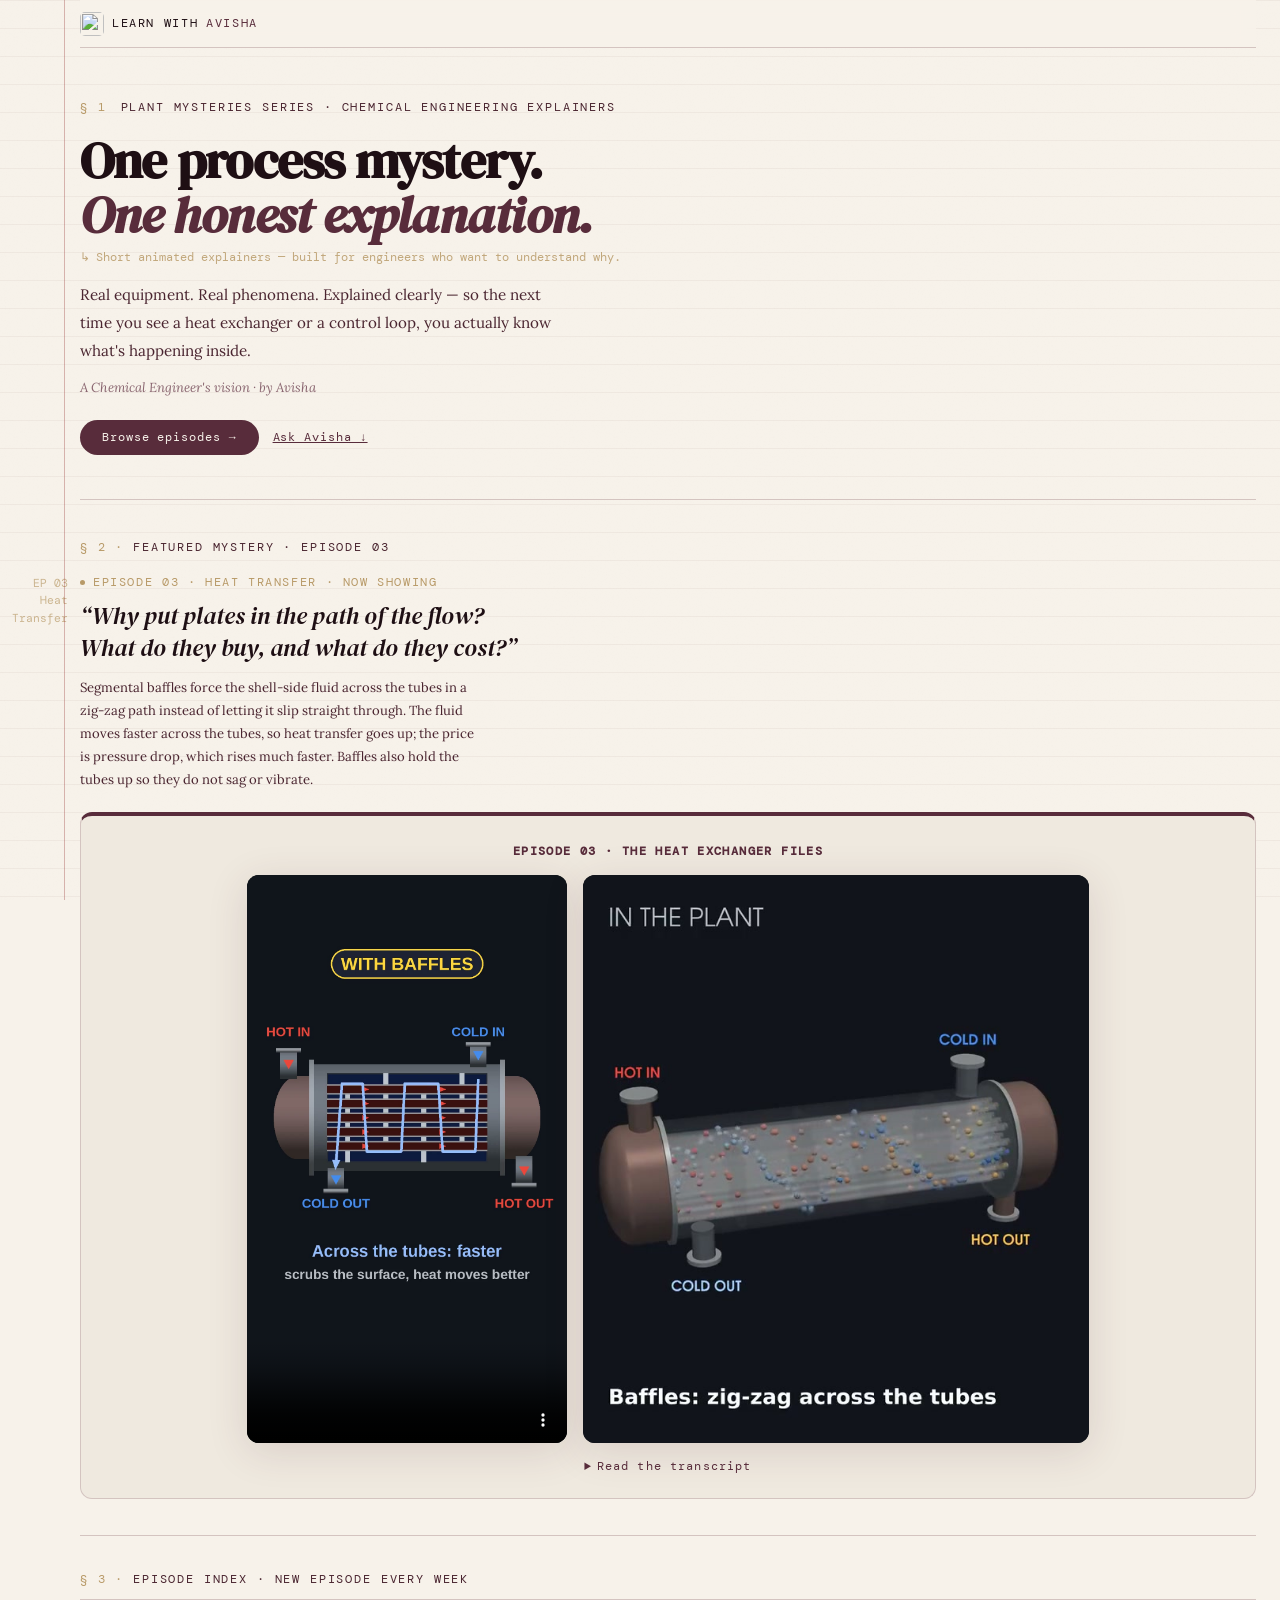
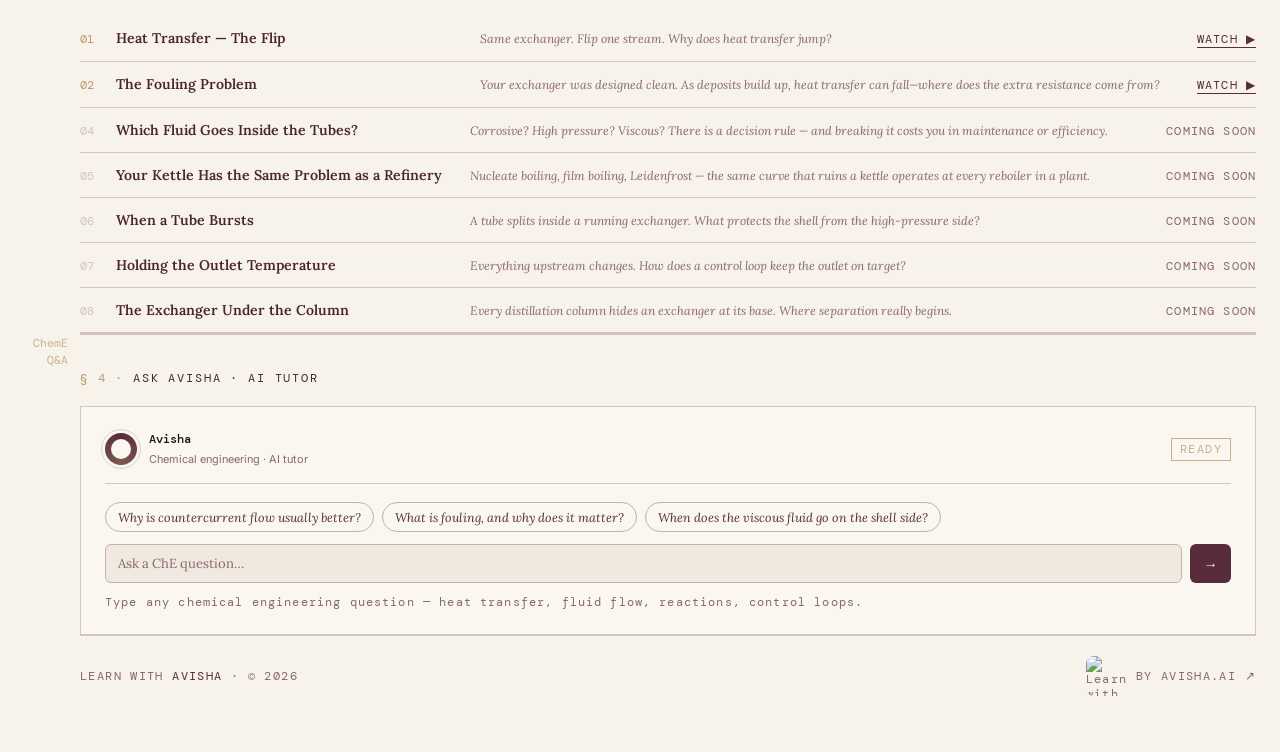
==== commit 167a5b64: "render robot: ep03 web files (run 45198290390)" ====
--- a/site/public/index.html
+++ b/site/public/index.html
@@ -543,7 +543,7 @@
 .feat-tr summary:hover,.feat-tr summary:focus-visible{color:var(--accent)}
 .feat-tr p{margin-top:12px;line-height:1.85;max-height:240px;overflow-y:auto;padding:12px 14px;background:var(--card);border:1px solid var(--rule);border-radius:8px}
 </style>
-<script type="application/ld+json">{"@context": "https://schema.org", "@graph": [{"@type": "WebSite", "name": "Learn with Avisha", "url": "https://lwa.avisha.ai/", "publisher": {"@type": "Organization", "name": "Avisha", "url": "https://avisha.ai/"}}, {"@type": "VideoObject", "name": "Learn with Avisha 01: Heat Transfer — The Flip", "description": "A shell-and-tube heat exchanger runs two ways. Parallel flow. Countercurrent flow. The geometry is identical. So why is countercurrent almost always better — and by how much?", "thumbnailUrl": "https://lwa.avisha.ai/media/lwa_s1e01_the_flip_poster.jpg", "uploadDate": "2026-11-07", "contentUrl": "https://lwa.avisha.ai/media/lwa_s1e01_the_flip.mp4", "inLanguage": "en", "isFamilyFriendly": true, "publisher": {"@type": "Organization", "name": "Avisha", "url": "https://avisha.ai/", "logo": {"@type": "ImageObject", "url": "https://lwa.avisha.ai/apple-touch-icon.png"}}, "transcript": "A heat exchanger passes heat between fluids that never touch — like a car radiator. Flow direction decides how much. No new metal. No extra pumping. So where does the extra heat come from? Packing many tubes into one shell gives the heat a lot of surface to cross. Every bit of it has to push through metal — so something has to do the pushing. Strip it down to one tube to see what that is. First, the arrangement that looks natural. The two streams chase each other toward the same temperature. That gap is the driving force — at the inlet, heat pours across. By the far end the push is almost gone, so that stretch of tube barely works. Keep everything else fixed. Change one thing. Now — the flip. The fluids still never mix. Only where they meet has changed. The hot stream leaves 14 °C cooler than before. And the cold stream now leaves hotter than the hot stream does. Each one exits at the other's inlet end — so at every point, hot is still hotter. In one, the push fades out. In the other, it never does. Every metre of tube keeps pulling its weight — that's where the extra heat comes from. Same hardware, more heat recovered — just by choosing the direction. Multi-pass units blend both patterns — that's a story for another day. But tubes don't stay clean. Next time — what a thin layer of grime does to all of this."}, {"@type": "VideoObject", "name": "Learn with Avisha 02: The Fouling Problem", "description": "A deposit just 0.08 mm thick adds a resistance in series with the tube wall and the two films. U falls about 17%, the outlets drift, and the exchanger moves about 6% less heat.", "thumbnailUrl": "https://lwa.avisha.ai/media/lwa_s1e02_the_fouling_problem_poster.jpg", "uploadDate": "2026-11-20", "contentUrl": "https://lwa.avisha.ai/media/lwa_s1e02_the_fouling_problem.mp4", "inLanguage": "en", "isFamilyFriendly": true, "publisher": {"@type": "Organization", "name": "Avisha", "url": "https://avisha.ai/", "logo": {"@type": "ImageObject", "url": "https://lwa.avisha.ai/apple-touch-icon.png"}}, "transcript": "Your heat exchanger was designed clean. Six months later, it's struggling. Nobody touched it. What happened? Same exchanger. Same flows. Hot in at 90, cold in at 10 °C. Clean, the cold stream left at 63. Now it leaves at 60. What changed is a layer inside the tubes, 0.08 mm thick. Thinner than a sheet of paper. It doesn't block the flow. It sits in the path of the heat. Resistances in series simply add. Clean, the resistance to heat flow is 0.0020 m²·K/W. The deposit adds 0.0004. So U falls from 500 to about 417 W/m²·K. That sliver resists heat like about 6.4 mm of stainless steel. Lower U means fewer transfer units: 2 becomes about 1.7. Effectiveness slips from 0.67 to 0.63, and the exchanger moves about 6% less heat. 6% is easy to miss. Flow is normal. The only clue is a drifting thermometer. Fouling is a resistance in series. Watch the temperatures, not just the flow. These numbers are an illustrative worked example. Next: why are there plates inside the shell?"}, {"@type": "VideoObject", "name": "Learn with Avisha 03: Baffles — What They Do and Why They Matter", "description": "Segmental baffles force the shell-side fluid across the tubes in a zig-zag path instead of letting it slip straight through. The fluid moves faster across the tubes, so heat transfer goes up; the price is pressure drop, which rises much faster. Baffles also hold the tubes up so they do not sag or vibrate.", "thumbnailUrl": "https://lwa.avisha.ai/media/lwa_s1e03_baffles_poster.jpg", "uploadDate": "2026-12-01", "contentUrl": "https://lwa.avisha.ai/media/lwa_s1e03_baffles.mp4", "inLanguage": "en", "isFamilyFriendly": true, "publisher": {"@type": "Organization", "name": "Avisha", "url": "https://avisha.ai/", "logo": {"@type": "ImageObject", "url": "https://lwa.avisha.ai/apple-touch-icon.png"}}}]}</script>
+<script type="application/ld+json">{"@context": "https://schema.org", "@graph": [{"@type": "WebSite", "name": "Learn with Avisha", "url": "https://lwa.avisha.ai/", "publisher": {"@type": "Organization", "name": "Avisha", "url": "https://avisha.ai/"}}, {"@type": "VideoObject", "name": "Learn with Avisha 01: Heat Transfer — The Flip", "description": "A shell-and-tube heat exchanger runs two ways. Parallel flow. Countercurrent flow. The geometry is identical. So why is countercurrent almost always better — and by how much?", "thumbnailUrl": "https://lwa.avisha.ai/media/lwa_s1e01_the_flip_poster.jpg", "uploadDate": "2026-11-07", "contentUrl": "https://lwa.avisha.ai/media/lwa_s1e01_the_flip.mp4", "inLanguage": "en", "isFamilyFriendly": true, "publisher": {"@type": "Organization", "name": "Avisha", "url": "https://avisha.ai/", "logo": {"@type": "ImageObject", "url": "https://lwa.avisha.ai/apple-touch-icon.png"}}, "transcript": "A heat exchanger passes heat between fluids that never touch — like a car radiator. Flow direction decides how much. No new metal. No extra pumping. So where does the extra heat come from? Packing many tubes into one shell gives the heat a lot of surface to cross. Every bit of it has to push through metal — so something has to do the pushing. Strip it down to one tube to see what that is. First, the arrangement that looks natural. The two streams chase each other toward the same temperature. That gap is the driving force — at the inlet, heat pours across. By the far end the push is almost gone, so that stretch of tube barely works. Keep everything else fixed. Change one thing. Now — the flip. The fluids still never mix. Only where they meet has changed. The hot stream leaves 14 °C cooler than before. And the cold stream now leaves hotter than the hot stream does. Each one exits at the other's inlet end — so at every point, hot is still hotter. In one, the push fades out. In the other, it never does. Every metre of tube keeps pulling its weight — that's where the extra heat comes from. Same hardware, more heat recovered — just by choosing the direction. Multi-pass units blend both patterns — that's a story for another day. But tubes don't stay clean. Next time — what a thin layer of grime does to all of this."}, {"@type": "VideoObject", "name": "Learn with Avisha 02: The Fouling Problem", "description": "A deposit just 0.08 mm thick adds a resistance in series with the tube wall and the two films. U falls about 17%, the outlets drift, and the exchanger moves about 6% less heat.", "thumbnailUrl": "https://lwa.avisha.ai/media/lwa_s1e02_the_fouling_problem_poster.jpg", "uploadDate": "2026-11-20", "contentUrl": "https://lwa.avisha.ai/media/lwa_s1e02_the_fouling_problem.mp4", "inLanguage": "en", "isFamilyFriendly": true, "publisher": {"@type": "Organization", "name": "Avisha", "url": "https://avisha.ai/", "logo": {"@type": "ImageObject", "url": "https://lwa.avisha.ai/apple-touch-icon.png"}}, "transcript": "Your heat exchanger was designed clean. Six months later, it's struggling. Nobody touched it. What happened? Same exchanger. Same flows. Hot in at 90, cold in at 10 °C. Clean, the cold stream left at 63. Now it leaves at 60. What changed is a layer inside the tubes, 0.08 mm thick. Thinner than a sheet of paper. It doesn't block the flow. It sits in the path of the heat. Resistances in series simply add. Clean, the resistance to heat flow is 0.0020 m²·K/W. The deposit adds 0.0004. So U falls from 500 to about 417 W/m²·K. That sliver resists heat like about 6.4 mm of stainless steel. Lower U means fewer transfer units: 2 becomes about 1.7. Effectiveness slips from 0.67 to 0.63, and the exchanger moves about 6% less heat. 6% is easy to miss. Flow is normal. The only clue is a drifting thermometer. Fouling is a resistance in series. Watch the temperatures, not just the flow. These numbers are an illustrative worked example. Next: why are there plates inside the shell?"}, {"@type": "VideoObject", "name": "Learn with Avisha 03: Baffles — What They Do and Why They Matter", "description": "Segmental baffles force the shell-side fluid across the tubes in a zig-zag path instead of letting it slip straight through. The fluid moves faster across the tubes, so heat transfer goes up; the price is pressure drop, which rises much faster. Baffles also hold the tubes up so they do not sag or vibrate.", "thumbnailUrl": "https://lwa.avisha.ai/media/lwa_s1e03_baffles_poster.jpg", "uploadDate": "2026-12-01", "contentUrl": "https://lwa.avisha.ai/media/lwa_s1e03_baffles.mp4", "inLanguage": "en", "isFamilyFriendly": true, "publisher": {"@type": "Organization", "name": "Avisha", "url": "https://avisha.ai/", "logo": {"@type": "ImageObject", "url": "https://lwa.avisha.ai/apple-touch-icon.png"}}, "transcript": "Open up the shell of a heat exchanger and you find plates standing in the way. Why would anyone put walls in the path of the flow? Take them out, and the shell-side fluid takes the easy road: straight along the tubes, slowly. Slow flow leaves a still layer on the tubes, and heat crosses it poorly. And long tubes with nothing to hold them can sag and shake. Baffles are plates with one edge cut away, alternating top and bottom. They force the fluid to zigzag across the tubes, again and again. Flowing across the tubes, it moves faster and scrubs the surface, so heat moves better. The plates also hold the tubes up, so they stay steady. But every turn costs pressure. Halve the baffle spacing: shell-side coefficient about 1.5×. Pressure drop: about 7×. Usual spacing: 1/5 of the shell diameter up to 1 diameter. Today, engineers try many baffle layouts in rating software before any steel is cut, weighing heat transfer against pressure drop. Baffles trade pressure for heat transfer, and keep the tubes steady. These numbers are an illustrative worked example. Next: one fluid goes in the tubes, one in the shell. Which goes where?"}]}</script>
 </head>
 <body>
 <div class="page">
@@ -570,7 +570,7 @@
   <!-- FEATURED (rolling hero: always the latest episode — generated from episodes.json) -->
   <section class="featured" aria-labelledby="featured-h">
     <h2 class="feat-fig" id="featured-h">FEATURED MYSTERY · EPISODE 03</h2>
-    <div class="feat-inner no-fig" data-ep="{&quot;num&quot;: &quot;03&quot;, &quot;h&quot;: &quot;FEATURED MYSTERY · EPISODE 03&quot;, &quot;e&quot;: &quot;&lt;span class=\&quot;live-dot\&quot;&gt;&lt;/span&gt;EPISODE 03 · HEAT TRANSFER · NOW SHOWING&quot;, &quot;n&quot;: &quot;EP 03&lt;br&gt;Heat&lt;br&gt;Transfer&quot;, &quot;q&quot;: &quot;“Why put plates in the path of the flow?&lt;br&gt;What do they buy, and what do they cost?”&quot;, &quot;s&quot;: &quot;Segmental baffles force the shell-side fluid across the tubes in a zig-zag path instead of letting it slip straight through. The fluid moves faster across the tubes, so heat transfer goes up; the price is pressure drop, which rises much faster. Baffles also hold the tubes up so they do not sag or vibrate.&quot;, &quot;c&quot;: &quot;Episode 03 · The Heat Exchanger Files&quot;, &quot;mp4&quot;: &quot;media/lwa_s1e03_baffles.mp4&quot;, &quot;mp4_3d&quot;: &quot;media/lwa_s1e03_baffles_3d.mp4&quot;, &quot;poster&quot;: &quot;media/lwa_s1e03_baffles_poster.jpg&quot;, &quot;poster_3d&quot;: &quot;media/lwa_s1e03_baffles_3d_poster.jpg&quot;, &quot;vtt&quot;: &quot;captions/lwa_s1e03_baffles.vtt&quot;, &quot;t&quot;: &quot;&quot;}" style="position:relative">
+    <div class="feat-inner no-fig" data-ep="{&quot;num&quot;: &quot;03&quot;, &quot;h&quot;: &quot;FEATURED MYSTERY · EPISODE 03&quot;, &quot;e&quot;: &quot;&lt;span class=\&quot;live-dot\&quot;&gt;&lt;/span&gt;EPISODE 03 · HEAT TRANSFER · NOW SHOWING&quot;, &quot;n&quot;: &quot;EP 03&lt;br&gt;Heat&lt;br&gt;Transfer&quot;, &quot;q&quot;: &quot;“Why put plates in the path of the flow?&lt;br&gt;What do they buy, and what do they cost?”&quot;, &quot;s&quot;: &quot;Segmental baffles force the shell-side fluid across the tubes in a zig-zag path instead of letting it slip straight through. The fluid moves faster across the tubes, so heat transfer goes up; the price is pressure drop, which rises much faster. Baffles also hold the tubes up so they do not sag or vibrate.&quot;, &quot;c&quot;: &quot;Episode 03 · The Heat Exchanger Files&quot;, &quot;mp4&quot;: &quot;media/lwa_s1e03_baffles.mp4&quot;, &quot;mp4_3d&quot;: &quot;media/lwa_s1e03_baffles_3d.mp4&quot;, &quot;poster&quot;: &quot;media/lwa_s1e03_baffles_poster.jpg&quot;, &quot;poster_3d&quot;: &quot;media/lwa_s1e03_baffles_3d_poster.jpg&quot;, &quot;vtt&quot;: &quot;captions/lwa_s1e03_baffles.vtt&quot;, &quot;t&quot;: &quot;Open up the shell of a heat exchanger and you find plates standing in the way. Why would anyone put walls in the path of the flow? Take them out, and the shell-side fluid takes the easy road: straight along the tubes, slowly. Slow flow leaves a still layer on the tubes, and heat crosses it poorly. And long tubes with nothing to hold them can sag and shake. Baffles are plates with one edge cut away, alternating top and bottom. They force the fluid to zigzag across the tubes, again and again. Flowing across the tubes, it moves faster and scrubs the surface, so heat moves better. The plates also hold the tubes up, so they stay steady. But every turn costs pressure. Halve the baffle spacing: shell-side coefficient about 1.5×. Pressure drop: about 7×. Usual spacing: 1/5 of the shell diameter up to 1 diameter. Today, engineers try many baffle layouts in rating software before any steel is cut, weighing heat transfer against pressure drop. Baffles trade pressure for heat transfer, and keep the tubes steady. These numbers are an illustrative worked example. Next: one fluid goes in the tubes, one in the shell. Which goes where?&quot;}" style="position:relative">
       <div class="margin-note" aria-hidden="true">EP 03<br>Heat<br>Transfer</div>
       <div>
         <div class="feat-ep"><span class="live-dot"></span>EPISODE 03 · HEAT TRANSFER · NOW SHOWING</div>
@@ -591,7 +591,7 @@
           </div>
           </div>
           <script>(()=>{const m=document.getElementById('feat-2d'),d=document.getElementById('feat-3d');if(!m||!d)return;const s=()=>{if(Math.abs(d.currentTime-m.currentTime)>0.3)d.currentTime=m.currentTime};m.addEventListener('play',()=>{s();d.play().catch(()=>{})});m.addEventListener('pause',()=>d.pause());m.addEventListener('ended',()=>d.pause());m.addEventListener('seeked',s);m.addEventListener('timeupdate',s);m.addEventListener('ratechange',()=>{d.playbackRate=m.playbackRate});d.addEventListener('click',()=>{m.paused?m.play():m.pause()});})();</script>
-          <details class="feat-tr" id="feat-tr" style="display:none"><summary>Read the transcript</summary><p id="feat-tr-text"></p></details>
+          <details class="feat-tr" id="feat-tr"><summary>Read the transcript</summary><p id="feat-tr-text">Open up the shell of a heat exchanger and you find plates standing in the way. Why would anyone put walls in the path of the flow? Take them out, and the shell-side fluid takes the easy road: straight along the tubes, slowly. Slow flow leaves a still layer on the tubes, and heat crosses it poorly. And long tubes with nothing to hold them can sag and shake. Baffles are plates with one edge cut away, alternating top and bottom. They force the fluid to zigzag across the tubes, again and again. Flowing across the tubes, it moves faster and scrubs the surface, so heat moves better. The plates also hold the tubes up, so they stay steady. But every turn costs pressure. Halve the baffle spacing: shell-side coefficient about 1.5×. Pressure drop: about 7×. Usual spacing: 1/5 of the shell diameter up to 1 diameter. Today, engineers try many baffle layouts in rating software before any steel is cut, weighing heat transfer against pressure drop. Baffles trade pressure for heat transfer, and keep the tubes steady. These numbers are an illustrative worked example. Next: one fluid goes in the tubes, one in the shell. Which goes where?</p></details>
         </div>
         <script>(()=>{const box=document.querySelector('.feat-inner[data-ep]'),h=document.getElementById('featured-h'),m=document.getElementById('feat-2d');if(!box||!h||!m)return;const d=document.getElementById('feat-3d'),w3=box.querySelector('.is-3d'),q=box.querySelector('.feat-q'),sub=box.querySelector('.feat-sub'),lab=box.querySelector('.feat-ep'),note=box.querySelector('.margin-note'),cl=box.querySelector('.feat-video-card-label'),tr=document.getElementById('feat-tr'),trt=document.getElementById('feat-tr-text'),home=JSON.parse(box.dataset.ep);const back=document.createElement('button');back.type='button';back.className='btn-link feat-back';back.textContent='\u2190 Back to Episode '+home.num;back.hidden=true;sub.after(back);const src=(v,url,poster,vtt)=>{v.pause();v.textContent='';const s=document.createElement('source');s.src=url;s.type='video/mp4';v.appendChild(s);if(vtt){const t=document.createElement('track');t.kind='captions';t.src=vtt;t.srclang='en';t.label='English';v.appendChild(t)}if(poster)v.poster=poster;else v.removeAttribute('poster');v.load()};const load=x=>{h.textContent=x.h;lab.innerHTML=x.e;q.innerHTML=x.q;sub.textContent=x.s;if(note)note.innerHTML=x.n;if(cl)cl.textContent=x.c;src(m,x.mp4,x.poster,x.vtt);if(tr&&trt){trt.textContent=x.t||'';tr.open=false;tr.style.display=x.t?'':'none'}if(d&&w3){if(x.mp4_3d){src(d,x.mp4_3d,x.poster_3d);w3.style.display=''}else{d.pause();w3.style.display='none'}}back.hidden=x.num===home.num};back.addEventListener('click',()=>{load(home);h.scrollIntoView({behavior:'smooth'})});document.addEventListener('click',e=>{const a=e.target.closest('.cs-watch[data-ep]');if(!a)return;e.preventDefault();load(JSON.parse(a.dataset.ep));h.scrollIntoView({behavior:'smooth'});m.play().catch(()=>{})});})();</script>
       </div>
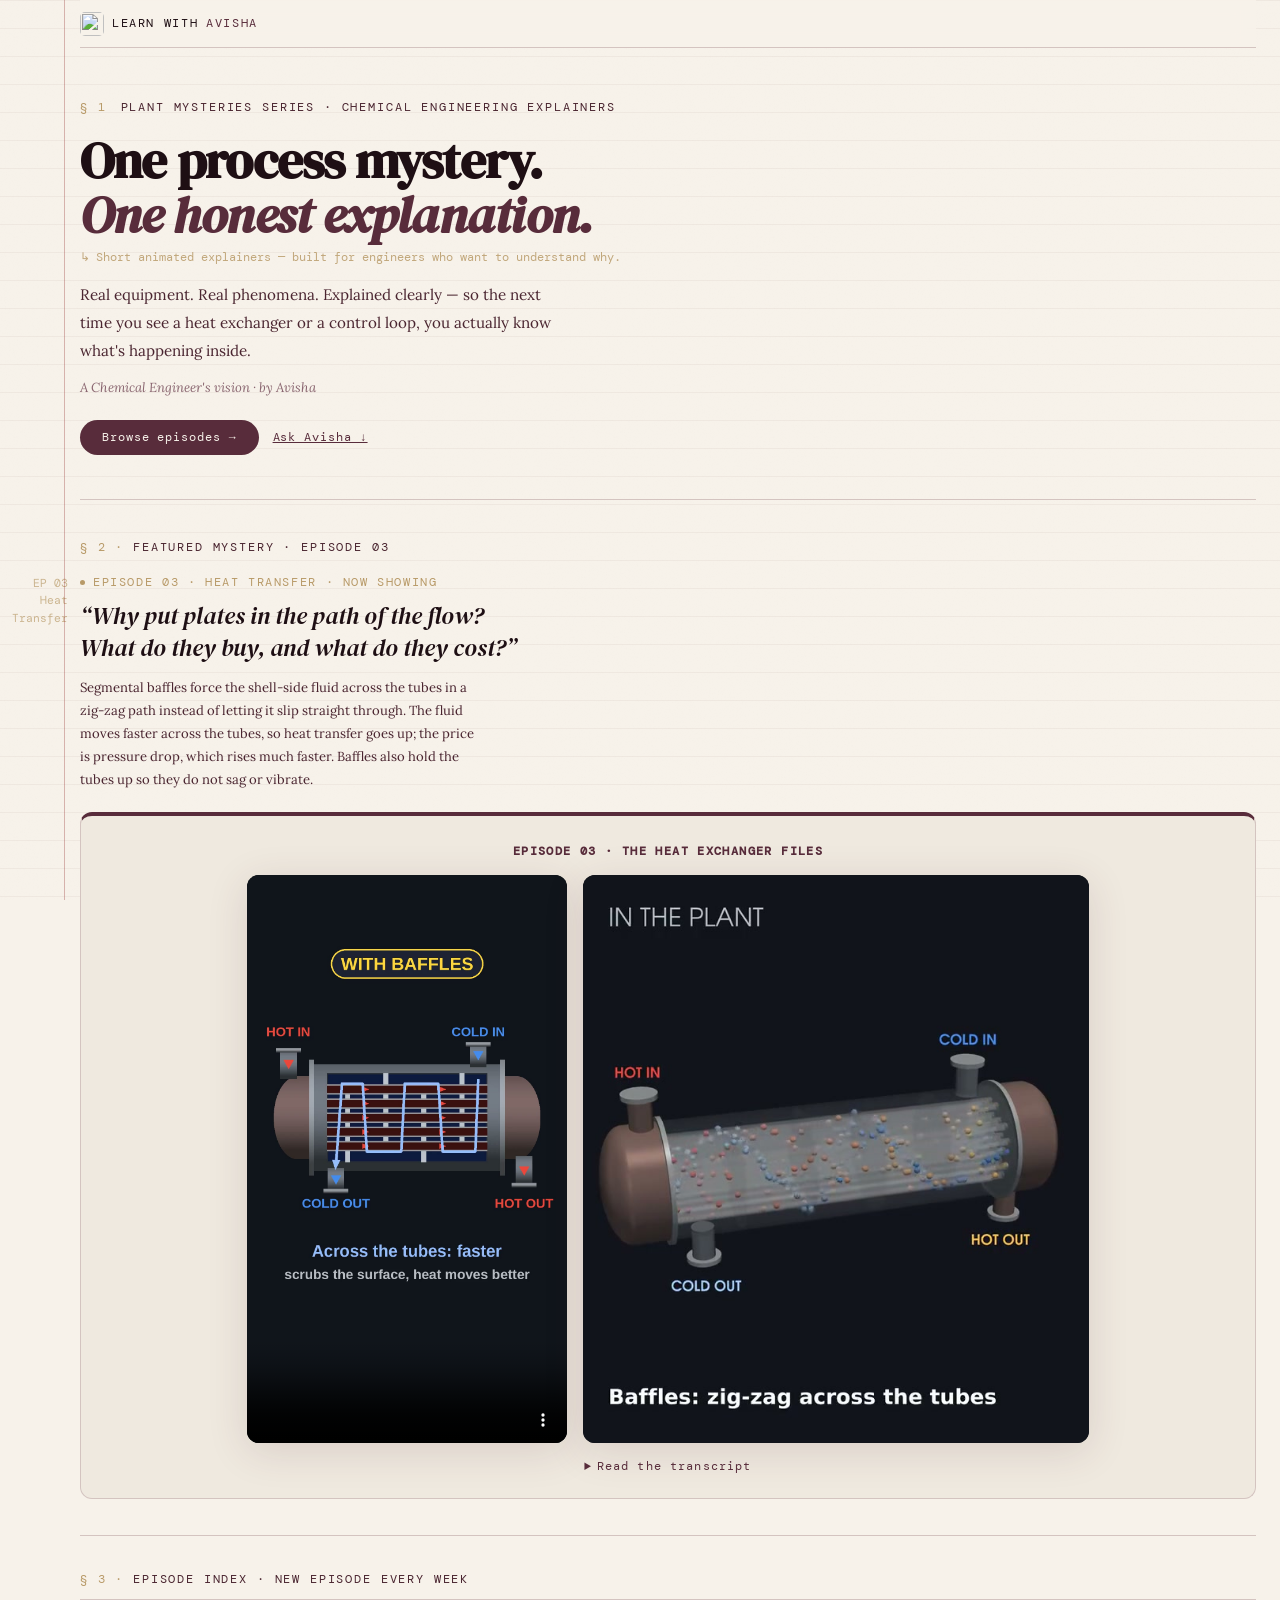
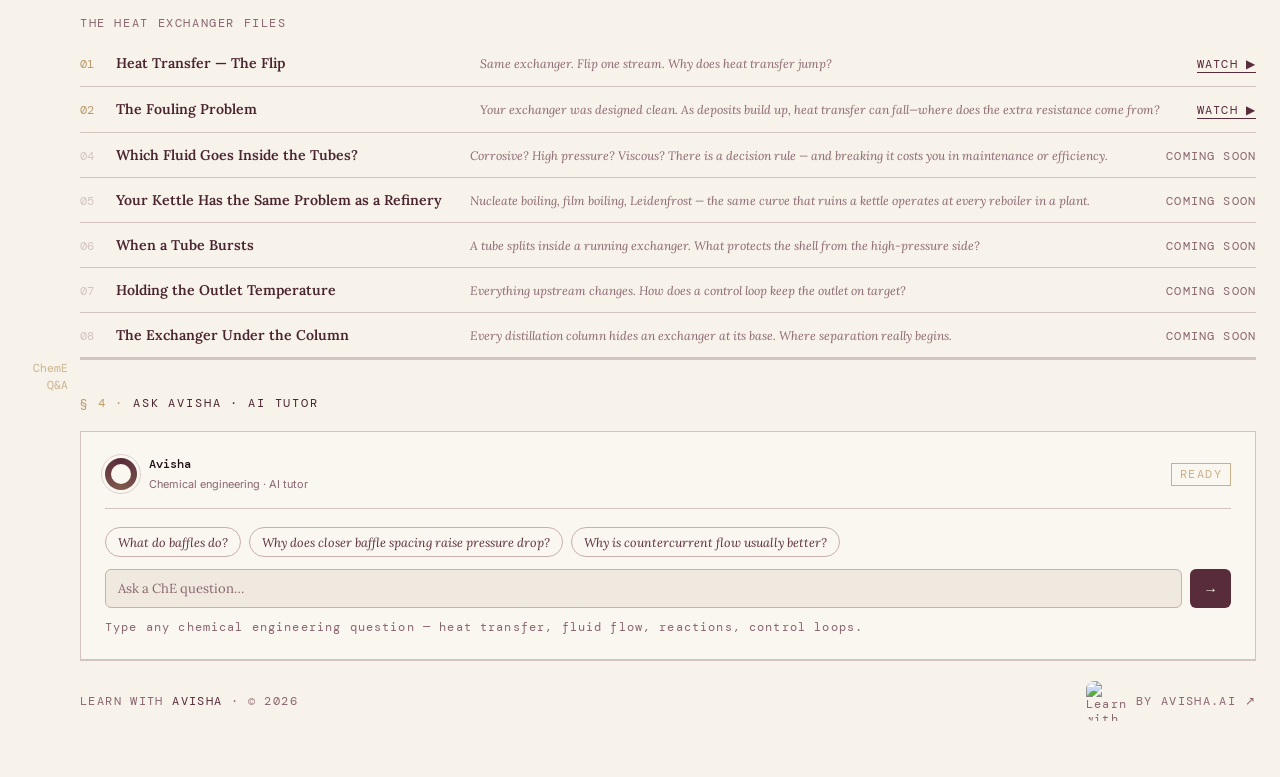
==== commit cace772f: "site robot: rebuild site/public (run 45553369790)" ====
--- a/site/public/index.html
+++ b/site/public/index.html
@@ -405,6 +405,10 @@
 }
 .cs-watch:hover,.cs-watch:focus-visible{color:var(--accent)}
 .cs-row.done .cs-num{color:var(--accent)}
+.cs-module{
+  font-family:'DM Mono',monospace;font-size:.72rem;font-weight:400;letter-spacing:.14em;
+  text-transform:uppercase;color:var(--fg3);margin:0 0 10px;
+}
 
 /* Q&A accordion */
 .qa-label{
@@ -603,6 +607,7 @@
   <section class="topics-section" id="topics" aria-labelledby="topics-h">
     <h2 class="topics-fig" id="topics-h">EPISODE INDEX · NEW EPISODE EVERY WEEK</h2>
     <div class="cs-list">
+      <h3 class="cs-module">The Heat Exchanger Files</h3>
       <div class="cs-row done">
         <span class="cs-num">01</span>
         <span class="cs-name">Heat Transfer — The Flip</span>
@@ -668,9 +673,9 @@
 
       <!-- Input row -->
       <div class="bot-chips" aria-label="Try one of these questions">
+        <button class="bot-chip" type="button" data-q="What do baffles do in a shell-and-tube exchanger?">What do baffles do?</button>
+        <button class="bot-chip" type="button" data-q="Why does closer baffle spacing raise the shell-side pressure drop?">Why does closer baffle spacing raise pressure drop?</button>
         <button class="bot-chip" type="button" data-q="Why is countercurrent flow usually better in a heat exchanger?">Why is countercurrent flow usually better?</button>
-        <button class="bot-chip" type="button" data-q="What is fouling in a heat exchanger, and why does it matter?">What is fouling, and why does it matter?</button>
-        <button class="bot-chip" type="button" data-q="When should the viscous fluid go on the shell side of a shell-and-tube exchanger?">When does the viscous fluid go on the shell side?</button>
       </div>
       <div class="bot-input-row">
         <input
